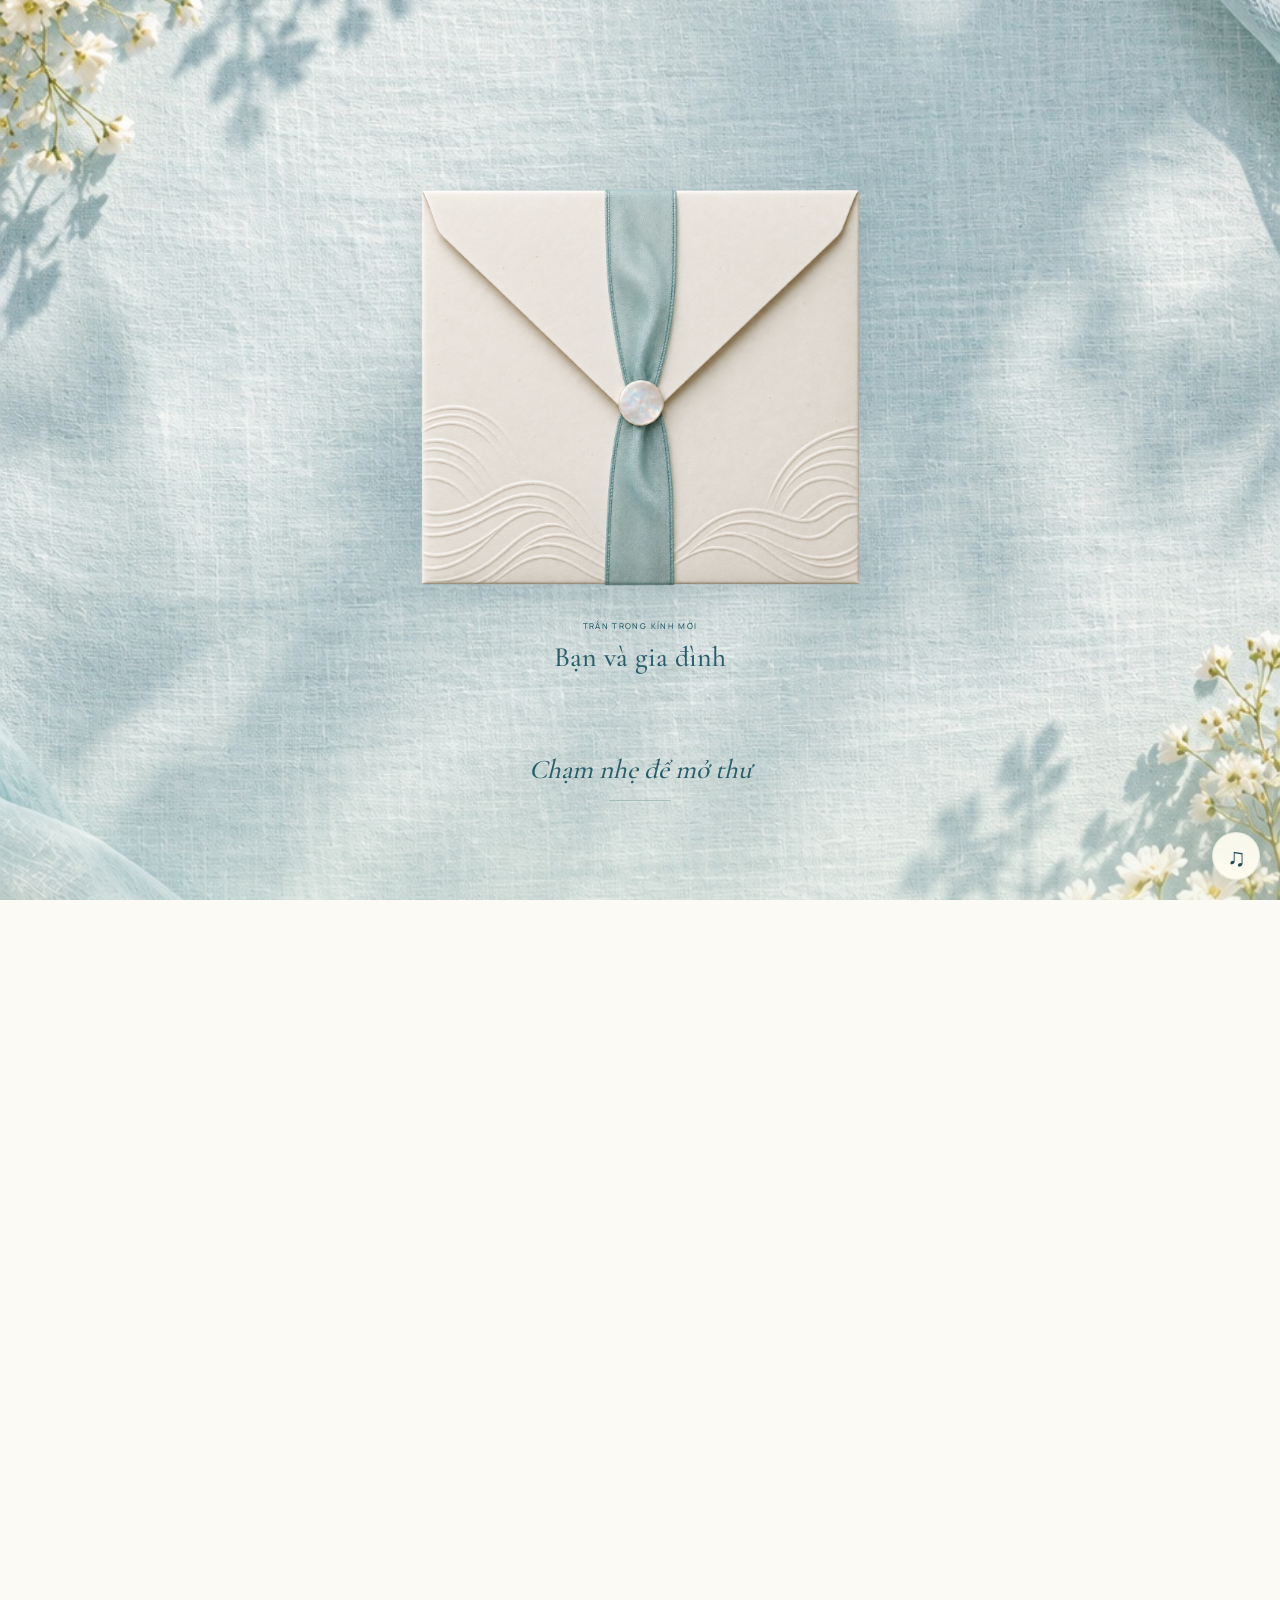
==== index.html @ e74e53f3 "Embed supplied Zing music player with compact controls" ====
<!doctype html>
<html lang="vi">
<head>
<meta charset="utf-8"><meta name="viewport" content="width=device-width,initial-scale=1">
<meta name="theme-color" content="#244c55"><meta name="description" content="Một lời mời, một ngày yêu thương. Thiệp cưới Ngọc Thuận và Tố Quyên, ảnh nền bờ biển thật và trải nghiệm mở thiệp, trân trọng kính mời ngày 25/11/2026."><title>Ngọc Thuận & Tố Quyên — Thư mời từ biển</title>
<link rel="stylesheet" href="assets/fonts/fonts.css">
<link rel="preload" as="image" href="assets/coastline.jpg">
<link rel="preload" as="image" href="assets/coastal-envelope-square.png">
<link rel="preload" as="image" href="assets/coastal-still-life.jpg">
<style>
:root{--paper:#fbfaf5;--white:#fff;--ink:#244c55;--deep:#133d47;--text:#304b50;--muted:#637577;--line:#cbd4cc;--sand:#e9d4b7;--serif:'Cormorant Garamond',Georgia,serif;--script:'Dancing Script',cursive;--sans:'Manrope',sans-serif}
*{box-sizing:border-box}html{scroll-behavior:smooth;scroll-padding-top:30px}body{margin:0;background:var(--paper);color:var(--text);font-family:var(--sans);font-size:14px;font-weight:400}a{color:inherit}button{font-family:inherit}button,a{-webkit-tap-highlight-color:transparent}a:focus-visible,button:focus-visible{outline:2px solid currentColor;outline-offset:6px}button{cursor:pointer}svg{overflow:visible}[hidden]{display:none!important}.sr-only{position:absolute;width:1px;height:1px;padding:0;margin:-1px;clip:rect(0,0,0,0);white-space:nowrap;overflow:hidden;border:0}.floral-def{display:none}
/* The first view is a physical gatefold invitation on a photographed shore. */
body.invitation-closed{overflow:hidden}.invitation-closed #wedding-content{visibility:hidden}.opening-screen{position:fixed;inset:0;z-index:100;display:flex;flex-direction:column;align-items:center;justify-content:center;gap:24px;padding:24px;background:#b8d5cd url('assets/coastline.jpg') center 57%/cover no-repeat;isolation:isolate;transition:opacity .45s ease}.opening-screen{overflow-y:auto;justify-content:safe center}.invitation-book{flex-shrink:0}.opening-screen:before{content:'';position:absolute;inset:0;background:linear-gradient(120deg,#092b3b3b,#faf6e70a 58%,#faf6e73b);z-index:-1}.opening-heading{font-size:10px;font-weight:600;letter-spacing:.25em;color:#fff;text-shadow:0 1px 12px #173940;margin:0;text-transform:uppercase}.invitation-book{position:relative;width:min(355px,78vw);height:min(494px,calc(100svh - 190px));border:0;background:#e6dfd0;padding:0;perspective:1500px;box-shadow:0 25px 65px #153b3f55,0 2px 5px #173b3c33;color:var(--ink);isolation:isolate;text-align:center;appearance:none;transition:box-shadow .3s}.invitation-book:hover{box-shadow:0 30px 75px #153b3f66,0 2px 5px #173b3c33}.book-inside{position:absolute;inset:10px;display:block;width:calc(100% - 20px);height:calc(100% - 20px);object-fit:cover;object-position:center;border:1px solid #ddd4c3;z-index:0}.book-door{position:absolute;top:0;bottom:0;width:50.05%;display:block;z-index:2;backface-visibility:hidden;transform-style:preserve-3d;transition:transform 1.15s cubic-bezier(.25,.7,.2,1);background:#f9f6ed}.book-door.left{left:0;transform-origin:left center;background:linear-gradient(90deg,#fdfbf5 90%,#e8e3d7);border-right:1px solid #d3d0c3}.book-door.right{right:0;transform-origin:right center;background:linear-gradient(90deg,#f3eee2,#fdfbf5 12%)}.book-door:before{content:'';position:absolute;top:12px;bottom:12px;border-top:1px solid #b1bdb1;border-bottom:1px solid #b1bdb1}.book-door.left:before{left:12px;right:0;border-left:1px solid #b1bdb1}.book-door.right:before{left:0;right:12px;border-right:1px solid #b1bdb1}.book-print{position:absolute;inset:0;z-index:3;display:flex;align-items:center;justify-content:center;flex-direction:column;pointer-events:none;padding:30px 24px;transition:opacity .3s,transform .55s}.cover-symbol{font-family:'Songti SC','Times New Roman',serif;font-size:34px;color:#8a9f95;line-height:1;margin-bottom:26px}.cover-label{font-size:9px;font-weight:600;letter-spacing:.22em;text-transform:uppercase}.cover-names{font-family:var(--script);font-size:51px;font-weight:500;line-height:1.18;margin:25px 0 22px}.cover-names>span{display:block}.cover-names .cover-and{font-family:var(--serif);font-size:27px;font-style:italic;margin:2px 0 8px;color:#9b8e70}.cover-rule{display:block;width:34px;height:1px;background:#aab9ae;margin-bottom:17px}.cover-date{font-family:var(--serif);font-size:26px;font-weight:500;letter-spacing:.08em}.cover-location{font-size:8px;font-weight:500;letter-spacing:.15em;margin-top:10px;text-transform:uppercase}.opening-action{border:1px solid #ffffff9c;color:#fff;background:#163e4899;backdrop-filter:blur(10px);padding:14px 26px;font-size:11px;font-weight:500;letter-spacing:.1em;display:flex;align-items:center;gap:30px;min-height:45px}.opening-action:hover{background:#163e48d9}.opening-note{font-size:9px;color:#fff;margin:-10px 0 0;text-shadow:0 1px 8px #244a4b;letter-spacing:.1em}.opening-screen.is-opening .book-door.left{transform:rotateY(-125deg)}.opening-screen.is-opening .book-door.right{transform:rotateY(125deg)}.opening-screen.is-opening .book-print{opacity:0;transform:scale(.96)}.opening-screen.is-opening .opening-action{opacity:0;pointer-events:none}.opening-screen.is-leaving{opacity:0;pointer-events:none}.opening-screen button:disabled{cursor:default}
/* The invitation continues as a photo-led coastal journal. */
.hero-shell{position:relative;overflow:hidden;color:#fff;background:linear-gradient(90deg,#12313e9e 0%,#173e4d57 48%,#173e4d0a 100%),url('assets/coastline.jpg') center 44%/cover no-repeat}.masthead{min-height:92px;margin:0 auto;width:calc(100% - 100px);max-width:1280px;border-bottom:1px solid #ffffff66;display:flex;align-items:center;justify-content:space-between;gap:25px;position:relative;z-index:2}.monogram{display:flex;align-items:center;gap:13px;text-decoration:none}.double-happiness{font-family:'Songti SC','Times New Roman',serif;font-size:29px;line-height:1;color:#f6eedb}.brand-text{font-size:10px;font-weight:500;letter-spacing:.17em}.brand-text i{font-family:var(--serif);font-weight:500;font-size:18px;margin:0 5px}.nav{display:flex;align-items:center;gap:28px}.nav a{font-size:11px;font-weight:500;text-decoration:none}.nav a:hover{opacity:.7}.nav .nav-date{border:1px solid #ffffff8c;padding:11px 16px;letter-spacing:.12em}.hero{max-width:1200px;margin:0 auto;padding:80px 45px 90px;display:grid;grid-template-columns:1.25fr 1fr;align-items:center;gap:95px}.hero-symbol{display:none}.hero-copy{position:relative;z-index:2}.eyebrow{font-size:10px;font-weight:600;text-transform:uppercase;letter-spacing:.22em;display:flex;align-items:center;gap:14px}.eyebrow:before{content:'';height:1px;width:35px;background:#fff9}.hero h1{font-family:var(--script);font-size:100px;font-weight:500;line-height:1.12;letter-spacing:0;margin:28px 0;color:#fff;text-shadow:0 2px 18px #12313e24}.hero h1 em{display:block;font-weight:500;font-style:normal;white-space:nowrap}.hero h1 .and{display:block;font-family:var(--serif);font-style:italic;font-size:38px;line-height:1.3;padding-left:130px;color:#f1e6cf}.intro{font-size:13px;font-weight:400;line-height:2.1;color:#fff;max-width:390px;margin:0 0 28px}.primary{display:inline-flex;align-items:center;justify-content:center;gap:35px;padding:15px 24px;background:#fbf8ef;border:1px solid #fbf8ef;color:var(--deep);font-size:11px;font-weight:600;text-decoration:none;transition:background .2s}.primary:hover{background:#e8f0ea}.hero-bottom{display:flex;align-items:center;gap:17px;margin-top:32px;font-size:10px;font-weight:500;letter-spacing:.12em}.sep{height:17px;border-left:1px solid #ffffff80}.art{width:100%;max-width:340px;justify-self:center;position:relative}.portrait-frame{margin:0;padding:10px 10px 0;background:#fffdf7;box-shadow:0 18px 45px #0d333333}.portrait-frame img{display:block;width:100%;height:auto;aspect-ratio:1708/2560;object-fit:contain}.frame-corner,.sea-lines,.coastline,.hero-blossom{display:none}.portrait-caption{color:var(--muted);background:#fffdf7;text-align:center;padding:18px 8px;font-size:8px;letter-spacing:.16em;line-height:1.6}.scroll-hint{display:none}.date-band{display:flex;justify-content:center;align-items:center;gap:50px;padding:27px 20px;border-bottom:1px solid var(--line);background:#f4f1e8;color:var(--ink)}.date-band>span{font-size:10px;letter-spacing:.14em;font-weight:500}.date-band strong{font-family:var(--serif);font-weight:500;font-size:32px;letter-spacing:.09em}.section{max-width:1120px;margin:0 auto;padding:88px 45px}.section-head{text-align:center}.section-label{font-size:10px;font-weight:500;letter-spacing:.18em;text-transform:uppercase;color:#647d73;line-height:1.8}.section h2{font-family:var(--serif);font-weight:500;font-size:51px;line-height:1.15;letter-spacing:-.6px;margin:18px 0 22px;color:var(--ink)}.subtext{font-size:13px;line-height:2;color:var(--muted);max-width:550px;margin:0 auto}.families{display:grid;grid-template-columns:1fr 1fr;gap:40px;max-width:780px;margin:43px auto 0;text-align:center}.families p{font-family:var(--serif);font-size:24px;font-weight:500;line-height:1.55;margin:13px 0 8px}.families small{display:block;font-size:11px;line-height:1.9;color:var(--muted)}.invite-content{position:relative;text-align:center;background:#fffef9;border:1px solid #bdcabc;padding:50px 35px 34px;margin:55px auto 0;max-width:900px}.invite-content:before{content:'';position:absolute;inset:7px;border:1px solid #bdcabc70;pointer-events:none}.invite-symbol{position:absolute;top:-22px;left:50%;transform:translateX(-50%);padding:0 20px;background:#fffef9;font-family:'Songti SC','Times New Roman',serif;font-size:38px;color:#8b9f92;line-height:1}.couple-names{font-family:var(--script);font-size:42px;font-weight:500;line-height:1.5;color:var(--ink);margin:20px 0 28px}.couple-names i{font-family:var(--serif);font-weight:500;font-size:29px;margin:0 18px;color:#9b8e70}.event-date{display:flex;align-items:center;justify-content:center;gap:35px;margin:30px 0;color:var(--ink)}.event-date .side{width:105px;font-size:10px;line-height:1.9;letter-spacing:.08em;border-top:1px solid var(--line);border-bottom:1px solid var(--line);padding:12px 0}.event-date .day{font-family:var(--serif);font-size:80px;font-weight:500;line-height:.9}.event-date .day small{display:block;font-family:var(--sans);font-size:11px;margin-top:13px;letter-spacing:.13em}.place{font-family:var(--serif);font-size:34px;font-weight:500;color:var(--ink);margin:28px 0 12px}.address{font-size:12px;line-height:1.9;color:var(--muted)}.address small{font-size:11px}.text-link{display:inline-flex;align-items:center;justify-content:center;gap:20px;border:0;border-bottom:1px solid #789388;background:transparent;color:var(--ink);padding:10px 0;font-size:11px;font-weight:500;text-decoration:none;cursor:pointer}.text-link:hover{color:#6b8c7f}.album{padding-top:0}.gallery{display:grid;grid-template-columns:repeat(6,1fr);gap:20px;margin-top:45px}.photo{position:relative;grid-column:span 2;border:0;background:#ebe8de;padding:0;display:block;overflow:hidden;cursor:zoom-in}.photo img{display:block;width:100%;height:auto;aspect-ratio:2/3;object-fit:cover;transition:transform .4s}.photo:hover img{transform:scale(1.025)}.photo-1,.photo-5{grid-column:span 3}.photo-1 img,.photo-5 img{aspect-ratio:3/2}.photo span{position:absolute;right:12px;bottom:12px;display:grid;place-items:center;width:30px;height:30px;background:#fbfaf5e6;color:var(--ink);font-size:18px}.details{background:#eaf0e9;border-top:1px solid #d4ded2;border-bottom:1px solid #d4ded2}.timeline{display:flex;gap:28px;margin:50px 0 0;position:relative}.timeline:before{content:'';position:absolute;left:16%;right:16%;top:60px;height:1px;background:#b5c8bb}.timeline-item{flex:1;text-align:center;position:relative}.timeline-time{font-family:var(--serif);font-size:36px;font-weight:500;color:var(--ink)}.timeline-dot{width:7px;height:7px;border-radius:50%;background:#71937e;margin:13px auto 24px;box-shadow:0 0 0 7px #eaf0e9}.timeline-item h3{font-size:13px;font-weight:600;margin:0 0 13px}.timeline-item p{font-size:12px;line-height:1.9;color:var(--muted);margin:0}.save{text-align:center}.countdown{display:flex;justify-content:center;gap:0;margin:38px 0 28px}.countdown>div{width:120px;padding:0 20px;border-right:1px solid var(--line)}.countdown>div:last-child{border:0}.countdown strong{display:block;font-family:var(--serif);font-size:68px;font-weight:500;line-height:1.1;color:var(--ink)}.countdown span{display:block;font-size:9px;font-weight:500;text-transform:uppercase;letter-spacing:.18em;margin-top:9px;color:var(--muted)}.closing{padding:65px 25px 26px;text-align:center;background:linear-gradient(#153f4b94,#163f4bd9),url('assets/shore.jpg') center 56%/cover;color:#fff}.ornament{font-family:'Songti SC','Times New Roman',serif;font-size:39px;line-height:1;margin-bottom:25px;color:#e5e8d6}.closing h2{font-family:var(--serif);font-size:42px;line-height:1.3;font-weight:500;margin:0 0 20px;color:#fffaf0}.closing p{font-size:12px;line-height:2}.footer{margin:30px auto 0;padding-top:22px;border-top:1px solid #ffffff4d;font-size:9px;letter-spacing:.15em}.replay-button{display:inline-block;border:0;border-bottom:1px solid #ffffff8c;color:#fff;background:transparent;padding:7px 0;margin:18px 0 9px;font-size:10px;letter-spacing:.04em}.image-credit{font-size:9px;color:#ffffffa6;line-height:1.9;margin-top:15px}.image-credit a{text-underline-offset:3px}dialog{padding:18px;border:1px solid #d3d9c9;background:#f5f4eb;color:var(--ink);max-width:94vw;max-height:94vh}dialog::backdrop{background:#0e2c35ed}#large-photo{display:block;max-width:82vw;max-height:76vh;object-fit:contain;margin:auto}.close-photo{position:absolute;right:4px;top:4px;width:36px;height:36px;background:#f5f4eb;border:1px solid #c1cec2;color:var(--ink);font-size:25px}.photo-controls{display:flex;align-items:center;justify-content:center;gap:28px;margin-top:14px;font-size:12px}.photo-controls button{border:1px solid #b5c5bb;background:transparent;color:var(--ink);padding:7px 16px;font-size:20px}.toast{position:fixed;bottom:25px;left:50%;transform:translateX(-50%);z-index:50;background:var(--deep);color:#fff;padding:15px 22px;max-width:90%;text-align:center;font-size:12px}.toast:empty{display:none}
@media(max-width:1050px){.hero{padding:65px 40px 75px;gap:50px}.hero h1{font-size:80px}.nav{gap:19px}.nav a{font-size:10px}.masthead{width:calc(100% - 70px)}}
@media(max-width:760px){html{scroll-padding-top:24px}.opening-screen{gap:21px;padding:22px;background-position:56% center}.opening-heading{font-size:8px;letter-spacing:.18em}.invitation-book{width:min(320px,78vw);height:min(445px,calc(100svh - 185px))}.book-print{padding:20px}.cover-symbol{font-size:30px;margin-bottom:20px}.cover-label{font-size:8px;letter-spacing:.15em}.cover-names{font-size:45px;margin:22px 0 18px}.cover-names .cover-and{font-size:24px}.cover-date{font-size:24px}.cover-location{font-size:7px;letter-spacing:.1em}.opening-action{font-size:10px;padding:13px 24px;min-height:44px}.opening-note{font-size:8px}.hero-shell{background:linear-gradient(#10354579,#133b4c33 60%,#153f4b00),url('assets/coastline.jpg') 43% center/cover no-repeat}.masthead{width:calc(100% - 40px);min-height:75px;gap:15px}.monogram{gap:9px}.double-happiness{font-size:25px}.brand-text{font-size:8px;letter-spacing:.12em}.nav a:not(.nav-date){display:none}.nav .nav-date{padding:10px 11px;font-size:9px;letter-spacing:.06em}.hero{display:flex;flex-direction:column;gap:37px;padding:43px 25px 45px;text-align:center}.hero-copy{width:100%}.eyebrow{justify-content:center;font-size:9px;letter-spacing:.17em}.eyebrow:before{width:25px}.eyebrow:after{content:'';width:25px;height:1px;background:#fff9}.hero h1{font-size:clamp(52px,14vw,80px);margin:23px 0 22px;line-height:1.14}.hero h1 .and{padding-left:0;font-size:30px;line-height:1.25}.intro{font-size:12px;line-height:2;margin:0 auto 25px}.hero-bottom{justify-content:center;gap:13px;font-size:9px;letter-spacing:.06em;margin-top:27px}.art{max-width:300px;width:calc(100% - 16px)}.portrait-frame{padding:8px 8px 0}.portrait-caption{font-size:7px;letter-spacing:.13em;padding:14px 6px}.date-band{gap:17px;padding:23px 15px}.date-band>span{font-size:8px;letter-spacing:.07em}.date-band strong{font-size:25px;letter-spacing:.04em}.section{padding:60px 22px}.section-label{font-size:9px;letter-spacing:.12em}.section h2{font-size:38px;margin:15px 0 20px;line-height:1.2}.subtext{font-size:12px;line-height:2}.families{gap:20px;margin-top:33px}.families p{font-size:20px;line-height:1.5}.families small{font-size:10px;line-height:1.9}.invite-content{margin-top:45px;padding:44px 20px 28px}.invite-symbol{font-size:32px;top:-18px}.couple-names{font-size:34px;line-height:1.35;margin:22px 0 27px}.couple-names i{display:block;margin:9px 0;font-size:26px}.event-date{gap:18px}.event-date .side{width:82px;font-size:9px}.event-date .day{font-size:70px}.place{font-size:30px}.address{font-size:11px}.address small{font-size:10px}.text-link{font-size:10px}.album{padding-top:0}.gallery{grid-template-columns:repeat(2,1fr);gap:11px;margin-top:30px}.photo{grid-column:span 1}.photo-4,.photo-1,.photo-5{grid-column:span 2}.photo-4 img{aspect-ratio:4/3;object-position:center 26%}.timeline{display:grid;grid-template-columns:1fr;gap:28px;margin:37px auto 0;max-width:320px}.timeline:before{top:15px;bottom:40px;left:92px;right:auto;height:auto;width:1px}.timeline-item{display:grid;grid-template-columns:68px 20px 1fr;column-gap:14px;align-items:start;text-align:left}.timeline-time{grid-column:1;grid-row:1/3;font-size:30px}.timeline-dot{grid-column:2;grid-row:1/3;margin-top:14px}.timeline-item h3{grid-column:3;font-size:12px;margin:0 0 9px}.timeline-item p{grid-column:3;font-size:11px}.countdown{margin-top:31px}.countdown>div{width:75px;padding:0 9px}.countdown strong{font-size:49px}.countdown span{font-size:8px;letter-spacing:.12em}.closing{padding:45px 22px 22px}.closing h2{font-size:32px;line-height:1.4}.closing p{font-size:11px}.footer{font-size:8px;line-height:1.8}.image-credit{font-size:8px}dialog{padding:12px}#large-photo{max-width:84vw;max-height:74vh}}
@media(max-width:359px){.brand-text{display:none}.cover-names{font-size:40px}.cover-symbol{margin-bottom:17px}.opening-note{font-size:7px}.hero-bottom{font-size:8px;gap:10px}.date-band{gap:12px}.date-band strong{font-size:22px}.families{grid-template-columns:1fr;gap:25px}.event-date{gap:12px}.event-date .side{width:70px}.countdown>div{width:65px}.countdown strong{font-size:43px}}
@media(max-height:650px) and (min-width:761px){.opening-screen{gap:17px}.invitation-book{height:390px;width:280px}.cover-symbol{margin-bottom:16px;font-size:27px}.cover-names{font-size:42px;margin:18px 0}.cover-label{font-size:8px}.cover-date{font-size:23px}.opening-note{display:none}}
@media(prefers-reduced-motion:reduce){html{scroll-behavior:auto}*,*:before,*:after{transition:none!important;animation:none!important}}
/* A letter drawn out of a photographed envelope. */
.opening-screen{gap:16px;padding:24px;background-position:center 57%;overflow-y:auto;justify-content:safe center}.opening-heading{font-size:10px;letter-spacing:.22em}.opening-action{background:#163e48b3;min-width:160px;justify-content:space-between;padding:13px 23px;transition:opacity .35s}.opening-note{margin:0;font-family:var(--serif);font-style:italic;font-size:21px;line-height:1.4;letter-spacing:0;color:#fff;text-shadow:0 1px 7px #163d47}.envelope-stage{position:relative;width:min(620px,91vw);height:min(420px,62vw);background:none;border:0;padding:0;appearance:none;color:var(--ink);perspective:1200px;flex-shrink:0;transition:width .9s cubic-bezier(.2,.7,.2,1),height .9s cubic-bezier(.2,.7,.2,1);isolation:isolate}.envelope-art{position:absolute;inset:auto 0 0;display:block;width:100%;height:auto;z-index:2;pointer-events:none;transition:transform 1s ease,filter .4s;filter:drop-shadow(0 18px 22px #16434b26)}.envelope-stage:hover .envelope-art{filter:drop-shadow(0 23px 27px #16434b4d)}.mail-paper{position:absolute;left:50%;bottom:7%;display:flex;align-items:center;justify-content:center;flex-direction:column;width:81%;height:75%;background:#fbf8ee;box-shadow:0 5px 20px #163f4433;border:1px solid #d2d5c5;transform:translateX(-50%) translateY(35px) scale(.8);opacity:0;z-index:1;padding:25px 18px 36px;transition:transform 1.2s cubic-bezier(.2,.7,.2,1),bottom 1.2s cubic-bezier(.2,.7,.2,1),opacity .3s}.mail-paper:before{content:'';position:absolute;inset:11px;border:1px solid #b3c7bc;pointer-events:none}.paper-symbol{font-family:'Songti SC','Times New Roman',serif;font-size:25px;color:#8da79c;line-height:1;margin:0 0 14px}.paper-label{font-size:9px;font-weight:500;letter-spacing:.24em;text-transform:uppercase}.paper-names{font-family:var(--script);font-size:42px;font-weight:500;line-height:1.2;margin:18px 0 20px}.paper-names>span{display:block}.paper-names .paper-and{font-family:var(--serif);font-style:italic;font-size:25px;line-height:1.1;color:#9b927b;margin:2px 0 7px}.paper-date{font-family:var(--serif);font-weight:500;font-size:25px;letter-spacing:.06em;border-top:1px solid #c8d1c2;padding-top:15px}.paper-location{font-size:8px;letter-spacing:.13em;text-transform:uppercase;margin-top:8px}.opening-invitee{font-family:var(--serif);font-size:23px;line-height:1.35;color:#fff;text-shadow:0 1px 10px #193d43;text-align:center;margin:0;transition:opacity .25s}.opening-invitee small{font-family:var(--sans);font-size:8px;font-weight:500;letter-spacing:.15em;text-transform:uppercase;display:block;margin-bottom:7px}.opening-screen.is-unsealing .opening-invitee{opacity:0}.opening-screen.is-reading .opening-invitee{display:none}.opening-screen.is-unsealing .envelope-art{transform:translateY(12px)}.opening-screen.is-reading .envelope-stage{width:min(370px,84vw);height:min(560px,calc(100svh - 160px));max-height:none}.opening-screen.is-reading .mail-paper{bottom:24%;height:72%;z-index:3;transform:translateX(-50%) translateY(0) scale(1);opacity:1}.opening-screen.is-reading .envelope-art{transform:translateY(8px)}.opening-screen.is-leaving .envelope-stage{transform:translateY(-10px);opacity:0;transition:transform .5s,opacity .5s}.opening-screen.is-leaving .opening-action,.opening-screen.is-leaving .opening-note{opacity:0}.hero-greeting{border-left:1px solid #ffffff80;padding-left:18px;margin:0 0 22px}.hero-greeting>span{font-size:8px;font-weight:500;letter-spacing:.16em;text-transform:uppercase;display:block;margin-bottom:7px}.hero-greeting strong{font-family:var(--serif);font-style:italic;font-size:30px;font-weight:500;line-height:1.3;color:#fffaf0;overflow-wrap:anywhere}.scratch-area{position:relative;aspect-ratio:1708/2560;overflow:hidden}.scratch-area>img{display:block;width:100%;height:100%;object-fit:contain}.scratch-cover{position:absolute;inset:0;width:100%;height:100%;cursor:crosshair;touch-action:none;z-index:2;transition:opacity .7s}.scratch-area.is-revealed .scratch-cover{opacity:0;pointer-events:none}.scratch-tools{padding:17px 12px 15px;background:#fffdf7;text-align:center;color:var(--ink)}.scratch-tools p{font-family:var(--serif);font-style:italic;font-size:20px;line-height:1.3;margin:0}.scratch-tools button{font-size:9px;letter-spacing:.05em;font-weight:500;color:#627d73;background:transparent;border:0;border-bottom:1px solid #aabfb1;padding:4px 0;margin-top:9px;min-height:26px}.scratch-tools .scratch-complete{font-size:17px}.guest-name{overflow-wrap:anywhere}.gallery{gap:27px;margin-top:48px;padding:0 6px}.photo{padding:9px 9px 26px;background:#fffdf7;box-shadow:0 5px 15px #314d3f14;overflow:visible;border:1px solid #e2e3d6;transition:transform .3s}.photo-2{transform:rotate(-2deg)}.photo-3{transform:translateY(15px) rotate(.8deg)}.photo-4{transform:rotate(2deg)}.photo-1{transform:rotate(-.7deg)}.photo-5{transform:rotate(.8deg)}.photo:hover{transform:translateY(-4px)}.photo:before{content:'';position:absolute;top:-10px;left:calc(50% - 29px);width:58px;height:20px;background:#d9e6dc99;z-index:1;box-shadow:0 1px 2px #b1c3b317}.photo span{bottom:34px;right:16px}.letter-style-caption{font-family:var(--serif);font-size:22px;font-style:italic;margin:18px auto 0;color:var(--muted);text-align:center}
@media(max-width:760px){.opening-screen{padding:20px 15px;gap:14px;background-position:56% center}.opening-heading{font-size:8px;letter-spacing:.18em}.envelope-stage{width:94vw;height:65vw;max-height:370px}.opening-invitee{font-size:23px}.opening-note{font-size:21px}.opening-action{font-size:10px;padding:12px 22px;min-height:43px}.opening-screen.is-reading .envelope-stage{width:min(335px,88vw);height:min(510px,calc(100svh - 155px))}.mail-paper{padding:24px 18px 35px}.paper-symbol{font-size:23px;margin-bottom:13px}.paper-label{font-size:8px;letter-spacing:.18em}.paper-names{font-size:38px;margin:16px 0 19px}.paper-names .paper-and{font-size:23px}.paper-date{font-size:24px;padding-top:13px}.paper-location{font-size:7px;letter-spacing:.1em}.hero-greeting{padding:0;border-left:0;margin:0 0 22px}.hero-greeting>span{font-size:8px}.hero-greeting strong{font-size:27px}.scratch-tools p{font-size:19px}.scratch-tools button{font-size:9px;min-height:30px}.gallery{gap:20px 13px;padding:0 4px}.photo{padding:6px 6px 20px}.photo-3{transform:translateY(10px) rotate(1deg)}.photo-4{margin-top:9px;transform:rotate(1deg)}.photo-1,.photo-5{transform:rotate(0deg)}.photo span{right:12px;bottom:28px}.letter-style-caption{font-size:20px}}
@media(max-width:359px){.opening-screen.is-reading .envelope-stage{width:87vw;height:min(465px,calc(100svh - 150px))}.paper-names{font-size:33px;margin:13px 0 16px}.paper-symbol{font-size:20px;margin-bottom:10px}.paper-date{font-size:21px}.opening-invitee{font-size:21px}.opening-note{font-size:19px}.hero-greeting strong{font-size:25px}}
@media(max-height:650px) and (min-width:761px){.opening-screen{gap:9px}.envelope-stage{width:470px;height:305px}.opening-screen.is-reading .envelope-stage{width:310px;height:445px}.paper-names{font-size:34px;margin:13px 0}.paper-symbol{font-size:20px;margin-bottom:10px}.paper-date{font-size:21px}.opening-screen.is-reading .opening-heading{display:none}.opening-note{font-size:18px}.opening-invitee{font-size:20px}}

/* Soft paper edges, open composition and compositor-only motion. */
.opening-screen{transition:opacity .75s ease;gap:12px;background-position:center 44%}.opening-screen .envelope-stage,.opening-screen.is-reading .envelope-stage{width:min(600px,92vw);height:min(580px,calc(100svh - 205px));max-height:none;transition:transform .7s cubic-bezier(.22,1,.36,1),opacity .7s;transform:translate3d(0,0,0)}.opening-screen .envelope-art{top:50%;bottom:auto;left:0;width:100%;transform:translate3d(0,-50%,0);transform-origin:50% 50%;filter:drop-shadow(0 12px 21px #16434b26);transition:transform 1.5s cubic-bezier(.22,1,.36,1),filter .7s}.opening-screen .envelope-stage:hover .envelope-art{filter:drop-shadow(0 15px 23px #16434b33)}.opening-screen.is-unsealing .envelope-art,.opening-screen.is-reading .envelope-art{transform:translate3d(0,-7%,0) scale(.72)}.opening-screen .mail-paper,.opening-screen.is-reading .mail-paper{top:4%;bottom:auto;left:50%;width:min(330px,76%);height:74%;max-height:440px;z-index:3;padding:24px 18px;border:0;border-radius:8px 12px 7px 11px;background:radial-gradient(ellipse at 0 0,#fffef9,#f6f2e7 80%);box-shadow:0 7px 24px #163f4424;opacity:0;transform:translate3d(-50%,30%,0) scale(.84);transition:transform 1.5s cubic-bezier(.22,1,.36,1),opacity .75s ease}.opening-screen .mail-paper:before{content:'';position:absolute;inset:auto auto 17px 50%;transform:translateX(-50%);width:64px;height:11px;border:0;background:url("data:image/svg+xml,%3Csvg xmlns='http://www.w3.org/2000/svg' viewBox='0 0 64 11'%3E%3Cpath d='M1 6Q9-1 17 6T33 6T49 6T65 6M1 10Q9 3 17 10T33 10T49 10T65 10' fill='none' stroke='%2397afa0' stroke-width='.7'/%3E%3C/svg%3E") center/contain no-repeat}.opening-screen.is-reading .mail-paper{opacity:1;transform:translate3d(-50%,0,0) scale(1)}.opening-screen.is-reading .envelope-stage{transform:translate3d(0,0,0)}.opening-screen.is-unsealing .envelope-art,.opening-screen.is-unsealing .mail-paper{will-change:transform,opacity}.opening-screen.is-reading .opening-invitee{display:block;visibility:hidden}.opening-screen.is-reading .opening-heading{display:block;opacity:.8}.opening-screen.is-leaving .envelope-stage{transform:translate3d(0,-14px,0) scale(1.015);opacity:0}.opening-screen .opening-action,.opening-screen .opening-action:hover{background:none;border:0;backdrop-filter:none;box-shadow:none;color:#fff;min-width:0;min-height:46px;padding:8px 18px;gap:15px;font-family:var(--serif);font-style:italic;font-weight:500;font-size:24px;letter-spacing:0;text-shadow:0 1px 9px #163d47;transition:opacity .4s}.opening-action:after{content:'';position:absolute;width:45px;height:1px;background:#fff9;left:calc(50% - 22px);bottom:0}.opening-action{position:relative}.opening-screen.is-unsealing .opening-action{opacity:.5}.opening-screen .opening-note{position:absolute;width:1px;height:1px;padding:0;margin:-1px;overflow:hidden;clip:rect(0,0,0,0);white-space:nowrap}.opening-screen .opening-invitee{transition:opacity .45s ease;max-width:90%;font-size:24px}.opening-screen .paper-date{border:0;padding-top:10px}.opening-screen .paper-symbol{font-size:23px;color:#8aa89a}.opening-screen .paper-names{margin:17px 0 15px}.has-invitation #wedding-content .hero-copy,.has-invitation #wedding-content .art{opacity:0;transform:translate3d(0,16px,0);transition:opacity .9s ease,transform 1.1s cubic-bezier(.22,1,.36,1)}.has-invitation #wedding-content.content-ready .hero-copy,.has-invitation #wedding-content.content-ready .art{opacity:1;transform:translate3d(0,0,0)}.has-invitation #wedding-content .art{transition-delay:.08s}#wedding-content h1[tabindex='-1']:focus{outline:none}.nav .nav-date{border:0;padding:11px 0}.primary,.primary:hover{background:none;border:0;border-bottom:1px solid #ffffff80;color:#fff;padding:11px 0;gap:22px}.primary:hover{border-color:#fff}.portrait-frame{padding:0;background:none;box-shadow:none}.scratch-area{border-radius:48% 52% 47% 53% / 42% 43% 57% 58%;box-shadow:0 14px 40px #0d33331a;isolation:isolate}.scratch-cover{border-radius:inherit;touch-action:pan-y;cursor:pointer;transition:opacity .85s ease}.scratch-area.is-revealed .scratch-cover{opacity:0}.scratch-tools{background:none;color:#fff;padding:24px 7px 0}.scratch-tools p{font-size:21px;color:#fff;text-shadow:0 1px 7px #153c455c}.scratch-tools button{color:#fff;border-color:#ffffff75;min-height:44px;margin-top:2px;font-size:10px;font-weight:400}.hero-greeting{border:0;padding-left:0}.date-band{background:var(--paper);border:0}.date-band>span{color:#6d837a}.invite-content{border:0;background:none;box-shadow:none;padding:28px 25px 16px;margin-top:45px}.invite-content:before{content:'';position:relative;inset:auto;display:block;width:76px;height:12px;margin:0 auto 26px;border:0;background:url("data:image/svg+xml,%3Csvg xmlns='http://www.w3.org/2000/svg' viewBox='0 0 76 12'%3E%3Cpath d='M0 6Q10-2 20 6T40 6T60 6T80 6M0 11Q10 3 20 11T40 11T60 11T80 11' fill='none' stroke='%2393aca0' stroke-width='.75'/%3E%3C/svg%3E") center/contain no-repeat}.invite-symbol{position:static;display:block;transform:none;background:none;padding:0;margin:0 0 23px;font-size:31px;color:#8aa196}.event-date .side{border:0}.details{background:linear-gradient(180deg,#fbfaf500,#e9f0eb99 45%,#fbfaf500);border:0}.countdown>div{border:0}.gallery{gap:28px;padding:0;margin-top:40px}.photo,.photo-2,.photo-3,.photo-4,.photo-1,.photo-5{padding:0;border:0;background:none;box-shadow:none;overflow:hidden;transform:none;border-radius:30px 11px 28px 13px}.photo:nth-child(even){border-radius:12px 29px 13px 30px}.photo:before{display:none}.photo:hover{transform:none}.photo:hover img{transform:scale(1.015)}.photo img{border-radius:inherit}.photo span{display:none}.photo-3{margin-top:25px}.photo-1,.photo-5{margin-top:0}.letter-style-caption{font-size:23px}dialog{border:0;background:none;padding:0;overflow:visible}dialog::backdrop{background:#0e2c35eb;backdrop-filter:blur(4px)}#large-photo{border-radius:19px;box-shadow:0 20px 70px #071d2733}.close-photo{right:-12px;top:-12px;border:0;border-radius:50%;width:40px;height:40px;background:#faf8ef;box-shadow:0 3px 12px #153c4526}.photo-controls{color:#fff}.photo-controls button{border:0;color:#fff;min-width:44px;min-height:44px;background:none}.text-link{min-height:44px}.replay-button{min-height:44px}.timeline-dot{box-shadow:none}.timeline:before{background:#b5c8bb80}
@media(max-width:1050px) and (min-width:761px){.hero h1{font-size:clamp(64px,7.5vw,80px)}}
@media(max-width:760px){.opening-screen{gap:11px;padding:20px 15px;background-position:43% center}.opening-screen .envelope-stage,.opening-screen.is-reading .envelope-stage{width:94vw;height:min(520px,calc(100svh - 190px));max-height:none}.opening-screen .mail-paper,.opening-screen.is-reading .mail-paper{top:4%;width:min(300px,81%);height:75%;max-height:400px;padding:20px 15px;border-radius:7px 11px 8px 10px}.opening-screen.is-unsealing .envelope-art,.opening-screen.is-reading .envelope-art{transform:translate3d(0,-9%,0) scale(.85)}.opening-screen .paper-names{font-size:38px;margin:13px 0 14px}.opening-screen .paper-label{font-size:8px}.opening-screen .paper-symbol{font-size:21px;margin-bottom:13px}.opening-screen .paper-date{font-size:24px}.opening-screen .opening-action{font-size:23px;min-height:46px;padding:8px 16px}.opening-screen .opening-invitee{font-size:22px}.scratch-area{border-radius:47% 53% 48% 52% / 40% 44% 56% 60%}.scratch-tools{padding-top:21px}.scratch-tools p{font-size:20px}.primary{padding:11px 0}.invite-content{padding:20px 0 12px;margin-top:35px}.invite-symbol{font-size:28px;margin-bottom:22px}.gallery{gap:20px 13px}.photo,.photo:nth-child(even){border-radius:22px 9px 21px 10px}.photo-3{margin-top:0}.photo-4{margin-top:0}.date-band{padding:24px 15px}.letter-style-caption{font-size:21px}.hero-greeting{padding:0}.close-photo{right:-8px;top:-10px}#large-photo{border-radius:14px}.opening-screen.is-reading .opening-heading{display:block}.opening-screen .mail-paper:before{bottom:14px;width:55px}}
@media(max-width:359px){.opening-screen .paper-names{font-size:33px;margin:10px 0 11px}.opening-screen .paper-date{font-size:21px}.opening-screen .paper-symbol{font-size:18px;margin-bottom:8px}.opening-screen .mail-paper,.opening-screen.is-reading .mail-paper{padding:16px 14px}.opening-screen .opening-action{font-size:21px}.opening-screen .opening-invitee{font-size:20px}.opening-screen .paper-location{font-size:7px}}
@media(max-height:650px) and (min-width:761px){.opening-screen{gap:7px}.opening-screen .envelope-stage,.opening-screen.is-reading .envelope-stage{width:460px;height:calc(100svh - 165px)}.opening-screen .mail-paper,.opening-screen.is-reading .mail-paper{width:260px;height:87%;padding:17px 15px}.opening-screen .paper-names{font-size:33px;margin:10px 0}.opening-screen .paper-symbol{font-size:18px;margin-bottom:10px}.opening-screen .paper-date{font-size:21px}.opening-screen .opening-invitee{font-size:20px}.opening-screen .opening-action{font-size:21px}}
@media(prefers-reduced-motion:reduce){.opening-screen,.opening-screen *,.has-invitation #wedding-content .hero-copy,.has-invitation #wedding-content .art{transition:none!important;animation:none!important}}

/* A full photograph inside a heart, with room around both faces. */
.portrait-frame{filter:drop-shadow(0 12px 24px #153f4524)}
.scratch-area{display:block;position:relative;width:100%;aspect-ratio:1;border:0;padding:0;margin:0;background:#f7f6f8;appearance:none;border-radius:0;box-shadow:none;clip-path:url(#portrait-heart);isolation:isolate;cursor:pointer}
.scratch-area>img{display:block;width:100%;height:100%;padding:7% 0 0;object-fit:contain;object-position:center center;background:#f7f6f8;border-radius:0;transform:none!important}
.heart-shutter{position:absolute;top:0;bottom:0;width:50.2%;z-index:1;pointer-events:none;transition:transform 1.25s cubic-bezier(.22,1,.36,1),opacity .95s ease;background:linear-gradient(145deg,#f7f5e9,#e5eadf);will-change:auto}
.heart-shutter-left{left:0;transform-origin:left bottom;border-right:1px solid #b7cbbc55}.heart-shutter-right{right:0;transform-origin:right bottom;background:linear-gradient(215deg,#f7f5e9,#e5eadf)}
.heart-shutter:before{content:'';position:absolute;left:-35%;right:-35%;top:46%;height:34px;border-top:1px solid #a1b9a666;border-bottom:1px solid #a1b9a644;border-radius:50%;transform:rotate(-12deg)}
.heart-opening-label{position:absolute;left:15%;right:15%;top:39%;text-align:center;z-index:2;font-family:var(--serif);font-style:italic;font-weight:500;font-size:25px;line-height:1.3;color:#5d7e70;pointer-events:none;transition:opacity .45s ease}
.scratch-area.is-revealed .heart-shutter-left{transform:translate3d(-105%,0,0) rotate(-5deg);opacity:0}.scratch-area.is-revealed .heart-shutter-right{transform:translate3d(105%,0,0) rotate(5deg);opacity:0}.scratch-area.is-revealed .heart-opening-label{opacity:0}
.scratch-tools{padding-top:20px}.scratch-tools p{font-size:19px}.scratch-area:focus-visible{outline:none;filter:brightness(1.04)}
.music-toggle{position:fixed;right:20px;bottom:20px;z-index:120;display:grid;place-items:center;width:48px;height:48px;border:1px solid #d9e2d6aa;border-radius:50%;background:#fffdf2ed;color:var(--ink);box-shadow:0 4px 18px #16434b1f;backdrop-filter:blur(7px);cursor:pointer;padding:12px}
.music-toggle svg{width:23px;height:23px}.music-toggle[aria-pressed='true']{background:#edf5ed}.music-toggle .music-pause{display:none}.music-toggle[aria-pressed='true'] .music-note{display:none}.music-toggle[aria-pressed='true'] .music-pause{display:block}
@media(max-width:760px){.art{max-width:310px;width:calc(100% - 12px)}.scratch-area{border-radius:0;aspect-ratio:1}.scratch-area>img{padding-top:7%}.heart-opening-label{font-size:23px}.scratch-tools{padding-top:18px}.scratch-tools p{font-size:18px}.music-toggle{right:15px;bottom:15px;width:46px;height:46px}}
@media(prefers-reduced-motion:reduce){.heart-shutter,.heart-opening-label{transition:none!important}}

/* Full-screen coastal still life and a large two-step paper invitation. */
.opening-screen{padding:0;gap:0;overflow:hidden;background:#c7dcd9 url('assets/coastal-still-life.jpg') center/cover no-repeat;transition:opacity .7s ease}
.opening-screen:before{background:linear-gradient(180deg,#eaf3ed12,#e9f1e516 75%,#eaf1e566);z-index:-1}
.opening-screen .opening-heading{position:absolute;top:max(28px,5svh);left:0;width:100%;text-align:center;color:#285f69;text-shadow:none;z-index:4;font-size:9px;letter-spacing:.16em}
.opening-screen .envelope-stage,.opening-screen.is-reading .envelope-stage{position:absolute;inset:0 auto 0 50%;width:min(500px,100vw);height:100%;max-height:none;transform:translateX(-50%);perspective:1400px;overflow:visible;transition:none}
.opening-screen .envelope-art,.opening-screen .envelope-flap{position:absolute;inset:auto;left:-3.5%;top:46%;width:107%;height:auto;max-width:none;transform:translateY(-50%);filter:drop-shadow(0 15px 18px #204c562b);pointer-events:none;transition:transform 1.35s cubic-bezier(.22,1,.36,1),opacity .5s;will-change:auto}
.opening-screen .envelope-art{z-index:3}
.opening-screen .envelope-flap{z-index:0;clip-path:polygon(4.2% 15%,95.9% 15%,50% 62%);transform-origin:50% 15%;filter:none;opacity:0}
.opening-screen.is-reading .envelope-art{top:46%;transform:translateY(calc(-50% + 30svh));clip-path:polygon(4.2% 15%,50% 62%,95.9% 15%,95.9% 87%,4.2% 87%)}
.opening-screen.is-reading .envelope-flap{top:46%;opacity:1;transform:translateY(calc(-50% + 30svh)) rotateX(180deg)}
.opening-screen .mail-paper,.opening-screen.is-reading .mail-paper{top:6%;bottom:auto;width:90%;height:70%;max-height:none;z-index:1;padding:clamp(26px,5svh,48px) 18px 110px;border-radius:2px;background:#fbf9f1;justify-content:flex-start;box-shadow:0 6px 24px #28566226;transform:translate3d(-50%,24%,0) scale(.92);transition:transform 1.45s cubic-bezier(.22,1,.36,1),opacity .6s ease;opacity:0}
.opening-screen.is-reading .mail-paper{transform:translate3d(-50%,0,0) scale(1);opacity:1}
.opening-screen .mail-paper:before{inset:10px;display:block;width:auto;height:auto;border:1px solid #aac8c15e;border-radius:1px;background:none;transform:none}
.opening-screen .paper-symbol{font-size:30px;margin:0 0 18px;color:#739c99}
.opening-screen .paper-label{font-size:9px;color:#658786;letter-spacing:.2em}
.opening-screen .paper-names{font-size:clamp(39px,11vw,54px);line-height:1.1;margin:19px 0 20px;color:#285e69}
.opening-screen .paper-names .paper-and{font-size:25px;margin:3px 0 6px;color:#7a9892;line-height:1}
.opening-screen .paper-date{font-size:25px;color:#285e69;padding:0;letter-spacing:.08em}
.opening-screen .paper-location{font-size:8px;color:#688b88;margin-top:8px}
.paper-guest{margin-top:21px;display:block;text-align:center;color:#285e69;width:100%}
.paper-guest small{display:block;font:500 8px/1.5 var(--sans);letter-spacing:.14em;text-transform:uppercase;margin-bottom:5px}
.paper-guest .guest-name{display:block;font:italic 500 28px/1.15 var(--serif);overflow-wrap:anywhere}
.opening-screen .opening-invitee{position:absolute;top:66%;left:5%;width:90%;max-width:none;color:#285e69;text-shadow:none;font-size:28px;z-index:4}
.opening-screen .opening-invitee small{font-size:8px;letter-spacing:.17em}
.opening-screen.is-reading .opening-invitee{display:none}
.opening-screen .opening-action{position:absolute;bottom:4%;left:50%;transform:translate(-50%,-7svh);width:max-content;max-width:94%;min-height:50px;padding:8px 12px 14px;font:italic 500 27px/1.3 var(--serif);color:#285e69;text-shadow:none;z-index:5;opacity:1;background:none;border:0;gap:0;transition:opacity .4s,transform .9s ease}
.opening-screen .opening-action>span[aria-hidden]{display:none}
.opening-screen .opening-action:after{background:#779e9b7a;width:62px;left:calc(50% - 31px)}
.opening-screen.is-unsealing .opening-action{opacity:.45}
.opening-screen.is-reading .opening-action{bottom:4%;transform:translate(-50%,0);opacity:1}
.opening-screen.is-reading .opening-heading{opacity:0;pointer-events:none}
.opening-screen.is-leaving .envelope-stage{transform:translateX(-50%);opacity:1;transition:none}
.opening-screen .opening-heading,.opening-screen.is-reading .opening-heading{display:none}
.mobile-continue{display:none}
/* Keep the opening portrait complete inside one phone screen. */
@media(max-width:760px){
 html{scrollbar-width:none}html::-webkit-scrollbar{display:none}
 .hero-shell{height:100svh;min-height:540px;display:flex;flex-direction:column}
 .masthead{height:47px;min-height:47px;width:calc(100% - 36px);border-bottom-color:#ffffff40;flex-shrink:0}
 .masthead .double-happiness{font-size:23px}.masthead .brand-text{display:inline;font-size:7px}.nav .nav-date{font-size:8px;padding:0}
 .hero{flex:1;min-height:0;display:grid;grid-template-columns:1fr;grid-template-rows:auto minmax(0,1fr) 44px;gap:8px;padding:13px 20px max(14px,env(safe-area-inset-bottom));width:100%;max-width:none;align-items:stretch}
 .hero-copy{position:relative;align-self:start}.hero .eyebrow{display:none}
 .hero h1{font-size:clamp(36px,11vw,46px);line-height:1.04;margin:0 0 12px}
 .hero h1 .and{font-size:21px;line-height:1;padding:0;margin:2px 0 4px}
 .hero-greeting{margin:0 0 9px}.hero-greeting>span{font-size:7px;margin-bottom:3px}.hero-greeting strong{font-size:24px;line-height:1.1}
 .intro{font-size:10px;line-height:1.7;max-width:300px;margin:0 auto 10px}.intro br{display:none}
 .hero .primary{display:none}.hero-bottom{margin:0;gap:12px;font-size:8px;line-height:1.3}.hero-bottom .sep{height:11px}
 .hero .art{width:100%;max-width:none;height:100%;min-height:0;display:flex;flex-direction:column;align-items:center;justify-content:center;container-type:size}
 .art .portrait-frame{width:min(80vw,39svh,330px);height:auto;aspect-ratio:1;flex:0 0 auto;filter:drop-shadow(0 9px 22px #123e4326)}
 .art .scratch-area{width:100%;height:100%;aspect-ratio:1}
 .scratch-tools{padding:7px 0 0;height:28px;flex:0 0 28px}.scratch-tools p{font-size:17px;line-height:21px}.scratch-tools button{display:none}
 .mobile-continue{display:flex;align-items:center;justify-content:center;gap:18px;justify-self:center;min-height:44px;padding:7px 11px 8px;font-size:10px;font-weight:500;text-decoration:none;color:white;border-bottom:1px solid #ffffff7d;align-self:end}
 .mobile-continue span{font-size:17px;font-weight:400}.mobile-continue:active{opacity:.7}
 .opening-screen .opening-heading{top:5%;font-size:8px}.opening-screen .paper-guest .guest-name{font-size:26px}
 .opening-screen .paper-names{font-size:clamp(38px,11vw,47px)}.opening-screen .opening-action{font-size:25px}
 .heart-opening-label{font-size:22px}
}
@supports(width:1cqh){@media(max-width:760px){.art .portrait-frame{width:min(100cqw,calc(100cqh - 28px),330px)}}}
@media(max-width:760px) and (max-height:700px){
 .opening-screen.is-reading .envelope-art{top:46%;transform:translateY(calc(-50% + 26svh))}.opening-screen.is-reading .envelope-flap{top:46%;transform:translateY(calc(-50% + 26svh)) rotateX(180deg)}
 .hero{padding-top:9px;gap:6px}.masthead{height:43px;min-height:43px}.hero h1{font-size:38px;margin-bottom:8px}.hero h1 .and{font-size:17px;margin:1px 0 3px}.hero-greeting{margin-bottom:7px}.hero-greeting strong{font-size:22px}.hero-greeting>span{font-size:6px}.intro{font-size:9px;line-height:1.6;margin-bottom:8px;max-width:285px}.hero-bottom{font-size:7px}.scratch-tools p{font-size:16px}
 .opening-screen .mail-paper,.opening-screen.is-reading .mail-paper{top:4%;height:72%;padding-top:24px}.opening-screen .paper-symbol{font-size:25px;margin-bottom:12px}.opening-screen .paper-label{font-size:8px}.opening-screen .paper-names{font-size:40px;margin:13px 0 15px}.opening-screen .paper-date{font-size:22px}.opening-screen .paper-location{font-size:7px}.paper-guest{margin-top:16px}.opening-screen .paper-guest .guest-name{font-size:24px}.opening-screen .opening-action{font-size:23px;bottom:3%;transform:translate(-50%,-6svh)}.opening-screen.is-reading .opening-action{bottom:3%;transform:translate(-50%,0)}
}
@media(max-width:760px) and (orientation:landscape){.hero-shell{height:auto;min-height:100svh}.hero{display:flex;gap:18px;padding:22px}.hero .art{height:auto;container-type:normal}.art .portrait-frame{width:220px}.mobile-continue{align-self:center}.opening-screen .mail-paper,.opening-screen.is-reading .mail-paper{height:84%;top:3%;padding:12px}.opening-screen .paper-symbol,.opening-screen .paper-location,.paper-guest small{display:none}.opening-screen .paper-names{font-size:30px;margin:6px 0}.opening-screen .paper-names>span{display:inline}.opening-screen .paper-names .paper-and{font-size:18px;margin:0 7px}.opening-screen .paper-date{font-size:18px}.paper-guest{margin-top:8px}.opening-screen .envelope-art,.opening-screen .envelope-flap{width:70%;left:15%}.opening-screen.is-reading .envelope-art{top:46%;transform:translateY(calc(-50% + 36svh))}.opening-screen.is-reading .envelope-flap{top:46%;transform:translateY(calc(-50% + 36svh)) rotateX(180deg)}.opening-screen.is-reading .opening-action{bottom:1%;font-size:18px}}

.scratch-area>img{position:absolute;width:62%;height:93%;left:19%;top:7%;padding:0;object-fit:cover;mask-image:linear-gradient(90deg,transparent,#000 7%,#000 93%,transparent)}
/* A complete invitation per phone screen; parent names share fixed rows. */
.families .parent-names{display:grid;grid-template-rows:repeat(2,1.55em);align-items:center}
.parent-names>span{display:block;white-space:nowrap}
.invitation-next{display:none}
@media(max-width:760px) and (orientation:portrait){
 html{scroll-padding-top:0}
 .date-band{display:none}
 #loi-moi{height:100svh;min-height:540px;max-width:560px;width:100%;padding:22px 20px max(14px,env(safe-area-inset-bottom));display:flex;flex-direction:column;justify-content:space-between;gap:8px;scroll-margin-top:0}
 #loi-moi>.section-head,#loi-moi>.families,#loi-moi>.invite-content{flex:0 0 auto;width:100%}
 #loi-moi .section-label{font-size:8px;line-height:1.4;letter-spacing:.12em}
 #loi-moi .section-head h2{font-size:30px;line-height:1.12;letter-spacing:-.3px;margin:8px 0 0}
 #loi-moi .section-head .subtext{display:none}
 #loi-moi .families{grid-template-columns:repeat(2,minmax(0,1fr));gap:12px;max-width:none;margin:0;align-items:start}
 #loi-moi .parent-names{font-size:clamp(13px,4.15vw,16px);line-height:1.55;row-gap:2px;margin:7px 0 6px}
 #loi-moi .families small{font-size:9px;line-height:1.5;min-height:3em}
 #loi-moi .invite-content{margin:0;padding:0;max-width:none}
 #loi-moi .invite-content:before{display:none}
 #loi-moi .invite-symbol{font-size:22px;line-height:1;margin:0 0 7px}
 #loi-moi .couple-names{font-size:clamp(26px,7.7vw,32px);line-height:1.1;margin:9px 0 12px}
 #loi-moi .couple-names>span{display:block;white-space:nowrap}
 #loi-moi .couple-names i{display:block;font-size:18px;line-height:1;margin:4px 0}
 #loi-moi .event-date{gap:22px;margin:12px 0}
 #loi-moi .event-date .side{width:82px;font-size:8px;line-height:1.6;padding:0}
 #loi-moi .event-date .day{font-size:54px;line-height:.9}
 #loi-moi .event-date .day small{font-size:9px;line-height:1.2;margin-top:7px}
 #loi-moi .place{font-size:26px;line-height:1.1;margin:10px 0 8px}
 #loi-moi .address{font-size:10px;line-height:1.7;margin:0 0 4px}
 #loi-moi .address small{font-size:9px}
 #loi-moi .text-link{font-size:9px;line-height:1.4;min-height:44px;padding:8px 0;gap:12px}
 #loi-moi .address:last-child{font-size:9px;line-height:1.5;margin:6px 0 0}
 #loi-moi .address:last-child small{font-size:8px}
 #loi-moi .invitation-next{display:flex;align-items:center;justify-content:center;align-self:center;gap:15px;flex:0 0 44px;min-height:44px;padding:7px 9px;color:var(--ink);font-size:10px;text-decoration:none;border-bottom:1px solid #8da8a47d}
 .invitation-next>span{font-size:17px}
}
@media(max-width:760px) and (orientation:portrait) and (max-height:700px){
 #loi-moi{padding:14px 18px max(12px,env(safe-area-inset-bottom));gap:6px}
 #loi-moi .section-head h2{font-size:26px;margin-top:6px}
 #loi-moi .section-label{font-size:7px}
 #loi-moi .parent-names{font-size:clamp(13px,4vw,15px);line-height:1.5;grid-template-rows:repeat(2,1.5em);margin:5px 0;row-gap:1px}
 #loi-moi .families small{font-size:8px;line-height:1.5}
 #loi-moi .invite-symbol{font-size:18px;margin-bottom:4px}
 #loi-moi .couple-names{font-size:26px;margin:7px 0 8px}
 #loi-moi .couple-names i{font-size:15px;margin:3px 0}
 #loi-moi .event-date{margin:7px 0}
 #loi-moi .event-date .day{font-size:44px}
 #loi-moi .event-date .day small{font-size:8px;margin-top:5px}
 #loi-moi .place{font-size:24px;margin:7px 0 6px}
 #loi-moi .address{font-size:9px;line-height:1.6;margin-bottom:2px}
 #loi-moi .address small{font-size:8px}
 #loi-moi .address:last-child{margin-top:4px}
 #loi-moi .invitation-next{flex-basis:44px;min-height:44px;font-size:9px}
}
@media(max-width:760px) and (orientation:portrait) and (max-height:620px){
 #loi-moi{padding:12px 16px max(10px,env(safe-area-inset-bottom));gap:5px}
 #loi-moi .section-head h2{font-size:23px;margin-top:5px}
 #loi-moi .parent-names{font-size:13px;row-gap:0;margin:4px 0}
 #loi-moi .families small{line-height:1.4;min-height:2.8em}
 #loi-moi .invite-symbol{display:none}
 #loi-moi .couple-names{font-size:24px;margin:6px 0}
 #loi-moi .couple-names i{font-size:14px;margin:2px 0}
 #loi-moi .event-date{margin:5px 0}
 #loi-moi .event-date .day{font-size:38px}
 #loi-moi .event-date .day small{margin-top:4px}
 #loi-moi .place{font-size:22px;margin:6px 0 5px}
 #loi-moi .address{font-size:9px;line-height:1.5}
 #loi-moi .text-link{min-height:44px;padding:7px 0;font-size:9px}
 #loi-moi .address:last-child{line-height:1.25;margin-top:3px}
 #loi-moi .address:last-child small{font-size:8px}
 #loi-moi .invitation-next{min-height:44px;flex-basis:44px}
}
/* Near-square stationery with breathing room around the photographed paper. */
.opening-screen .envelope-art,.opening-screen .envelope-flap,.opening-screen .envelope-pearl{position:absolute;inset:auto;left:3%;top:43%;width:94%;height:auto;max-width:none;transform:translateY(-50%);pointer-events:none;transition:transform 1.35s cubic-bezier(.22,1,.36,1),opacity .5s}
.opening-screen .envelope-flap{clip-path:polygon(3.5% 7.9%,96.7% 7.9%,50.2% 53.8%);transform-origin:50% 7.9%}
.opening-screen .envelope-pearl{clip-path:circle(5.2% at 50.2% 53.6%);z-index:4;filter:none}
.opening-screen.is-reading .envelope-art,.opening-screen.is-reading .envelope-pearl{top:43%;transform:translateY(calc(-50% + 23svh))}
.opening-screen.is-reading .envelope-art{clip-path:polygon(3.5% 7.9%,50.2% 53.8%,96.7% 7.9%,96.7% 92%,3.5% 92%)}
.opening-screen.is-reading .envelope-flap{top:43%;transform:translateY(calc(-50% + 23svh)) rotateX(180deg)}
.opening-screen .mail-paper,.opening-screen.is-reading .mail-paper{width:80%}
.opening-screen .opening-invitee{top:69%}
@media(max-width:760px) and (max-height:700px){
 .opening-screen.is-reading .envelope-art,.opening-screen.is-reading .envelope-pearl{top:43%;transform:translateY(calc(-50% + 21svh))}
 .opening-screen.is-reading .envelope-flap{top:43%;transform:translateY(calc(-50% + 21svh)) rotateX(180deg)}
}
@media(max-width:760px) and (orientation:portrait) and (max-height:620px){
 .opening-screen .mail-paper,.opening-screen.is-reading .mail-paper{padding-top:18px}
 .opening-screen .paper-symbol{display:none}
 .opening-screen .paper-names{font-size:36px;margin:14px 0 13px}
 .opening-screen .paper-names .paper-and{font-size:22px;margin:3px 0 5px}
 .opening-screen .paper-date{font-size:20px}
 .opening-screen .paper-location{margin-top:6px}
 .opening-screen .paper-guest{margin-top:14px}
}
@media(max-width:760px) and (orientation:landscape){
 .opening-screen .mail-paper,.opening-screen.is-reading .mail-paper{width:min(80%,58svh);height:70%}
 .opening-screen .paper-names{font-size:24px;margin:6px 0}
 .opening-screen .paper-names>span{display:block}
 .opening-screen .paper-names .paper-and{font-size:18px;margin:1px 0}
 .opening-screen .paper-guest .guest-name{font-size:20px}

 .opening-screen .envelope-art,.opening-screen .envelope-flap,.opening-screen .envelope-pearl{left:50%;top:48%;width:min(65svh,70%);transform:translate(-50%,-50%)}
 .opening-screen.is-reading .envelope-art,.opening-screen.is-reading .envelope-pearl{top:48%;transform:translate(-50%,calc(-50% + 8svh))}
 .opening-screen.is-reading .envelope-flap{top:48%;transform:translate(-50%,calc(-50% + 8svh)) rotateX(180deg)}
 .opening-screen .opening-invitee{display:none}
 .opening-screen .opening-action,.opening-screen.is-reading .opening-action{bottom:3%;transform:translate(-50%,0);font-size:21px;min-height:44px}
}

.opening-screen .opening-action:hover{color:#285e69;text-shadow:none;background:none}
/* Personalized welcome uses the same URL recipient as the envelope. */
.guest-welcome{text-align:center}
.welcome-ornament{display:block;width:155px;height:18px;margin:0 auto 18px;color:#b3a07a;fill:none;stroke:currentColor;stroke-width:.8}
.welcome-top,.welcome-bottom{margin:0;color:var(--ink);font:500 12px/1.7 var(--serif);letter-spacing:.16em;text-transform:uppercase}
#loi-moi .guest-welcome .welcome-guest{font-family:var(--script);font-size:49px;font-weight:500;font-style:normal;line-height:1.15;letter-spacing:0;color:#967044;margin:9px 0 11px;overflow-wrap:anywhere}
@media(max-width:760px) and (orientation:portrait){
 .welcome-ornament{width:130px;height:14px;margin-bottom:10px}
 .welcome-top,.welcome-bottom{font-size:9px;line-height:1.6;letter-spacing:.13em}
 #loi-moi .guest-welcome .welcome-guest{font-size:44px;line-height:1.15;margin:8px 0 9px}
}
@media(max-width:760px) and (orientation:portrait) and (max-height:700px){
 .welcome-ornament{height:12px;margin-bottom:7px}
 .welcome-top,.welcome-bottom{font-size:8px}
 #loi-moi .guest-welcome .welcome-guest{font-size:38px;line-height:1.1;margin:6px 0 7px}
}
@media(max-width:760px) and (orientation:portrait) and (max-height:620px){
 .welcome-ornament{width:115px;height:10px;margin-bottom:6px}
 .welcome-top,.welcome-bottom{font-size:7.5px;line-height:1.55}
 #loi-moi .guest-welcome .welcome-guest{font-size:34px;line-height:1.05;margin:5px 0 6px}
}
/* Preserve the third portrait and reveal decoded photos as they enter view. */
.gallery .photo-4 img{aspect-ratio:1708/2560;object-fit:contain;object-position:center}
.gallery.image-reveals .photo{background:#e9ede7;opacity:0;transform:translate3d(0,18px,0);transition:opacity .8s ease var(--photo-delay,0ms),transform 1s cubic-bezier(.22,1,.36,1) var(--photo-delay,0ms)}
.gallery.image-reveals .photo.is-visible,.gallery.image-reveals .photo:focus-visible{opacity:1;transform:translate3d(0,0,0)}
.gallery.image-reveals .photo img{opacity:0;transform:scale(1.025);transition:opacity .8s ease,transform 1.2s cubic-bezier(.22,1,.36,1)}
.gallery.image-reveals .photo.is-loaded img{opacity:1;transform:scale(1)}
.gallery.image-reveals .photo.is-visible:not(.is-loaded):after{content:'';position:absolute;inset:0;pointer-events:none;background:linear-gradient(105deg,transparent 25%,#ffffff80 50%,transparent 75%);transform:translateX(-100%);animation:photo-loading 1.7s ease-in-out infinite}
@keyframes photo-loading{to{transform:translateX(100%)}}
@media(hover:hover){.gallery.image-reveals .photo.is-loaded:hover img{transform:scale(1.012)}.gallery.image-reveals .photo-4.is-loaded:hover img{transform:scale(1)}}
@media(prefers-reduced-motion:reduce){.gallery.image-reveals .photo,.gallery.image-reveals .photo img{transition:none!important;transform:none!important}.gallery.image-reveals .photo:after{animation:none!important;background:none}}
/* A soft printed portrait that sits naturally on the coast. */
.hero .art{max-width:360px}
.portrait-frame{position:relative;padding:7px;background:#fffdf5;box-shadow:0 15px 40px #123d4933;filter:none;border-radius:34px 9px 34px 9px;transform:rotate(-1.5deg)}
.portrait-frame:after{content:'';position:absolute;inset:4px;border:1px solid #dce3d5;border-radius:30px 6px 30px 6px;pointer-events:none}
.portrait-frame .scratch-area{width:100%;height:auto;aspect-ratio:4/5;clip-path:none;border-radius:28px 5px 28px 5px;overflow:hidden;background:#faf8f7}
.portrait-frame .scratch-area>img{position:absolute;inset:0;display:block;width:100%;height:100%;padding:0;object-fit:cover;object-position:center top;mask-image:none;border-radius:inherit}
.portrait-frame .heart-shutter{border-radius:0}
@media(max-width:760px) and (orientation:portrait){
 .hero .art{max-width:none}
 .art .portrait-frame{width:min(80vw,33svh,300px);height:auto;aspect-ratio:4/5;padding:6px;border-radius:28px 8px 28px 8px;filter:none;transform:rotate(-1.5deg)}
 .art .scratch-area{aspect-ratio:4/5;width:100%;height:100%;border-radius:23px 4px 23px 4px}
}
@supports(width:1cqh){@media(max-width:760px) and (orientation:portrait){.art .portrait-frame{width:min(calc(100cqw - 8px),calc((100cqh - 40px)*.8),300px)}}}


.music-panel{position:fixed;right:20px;bottom:78px;z-index:121;width:min(420px,calc(100vw - 24px));background:#fffdf7;color:var(--ink);border:1px solid #d4e0dc;border-radius:16px;box-shadow:0 12px 40px #123d4933;overflow:hidden}
.music-panel-header{display:flex;justify-content:space-between;align-items:center;padding:4px 10px 4px 16px;font-size:12px}
.music-panel-header button{border:0;background:transparent;color:inherit;font-size:25px;width:44px;height:44px}
.music-panel iframe{display:block;width:100%;height:180px;border:0;background:#fff}
.music-panel p{font-size:10px;line-height:1.5;margin:10px 14px 13px;color:var(--muted)}
#music-toggle{font-size:25px;padding:0}
@media(max-width:760px){.music-panel{right:12px;bottom:73px}}
</style></head><body>
<svg width="0" height="0" style="position:absolute;overflow:hidden" aria-hidden="true"><defs><clipPath id="portrait-heart" clipPathUnits="objectBoundingBox"><path d="M .5 .96 C .43 .90 .02 .65 .02 .30 C .02 .08 .15 .01 .29 .03 C .39 .04 .46 .11 .5 .18 C .54 .11 .61 .04 .71 .03 C .85 .01 .98 .08 .98 .30 C .98 .65 .57 .90 .5 .96 Z"/></clipPath></defs></svg>

<section class="opening-screen" id="opening-screen" hidden aria-label="Phong bì thư cưới"><h1 class="sr-only">Thiệp mời lễ tân hôn Ngọc Thuận và Tố Quyên</h1><p class="opening-heading">Ngọc Thuận & Tố Quyên · 25.11.2026</p><button class="envelope-stage open-trigger" type="button" aria-label="Mở phong bì cưới Ngọc Thuận và Tố Quyên" aria-expanded="false" aria-controls="wedding-content"><span class="mail-paper"><span class="paper-symbol" aria-hidden="true">囍</span><span class="paper-label">Thiệp mời lễ tân hôn</span><span class="paper-names"><span>Ngọc Thuận</span><span class="paper-and">&</span><span>Tố Quyên</span></span><span class="paper-date">25 . 11 . 2026</span><span class="paper-location">Đề Gi · Gia Lai</span><span class="paper-guest"><small>Trân trọng kính mời</small><span class="guest-name" data-guest>Bạn và gia đình</span></span></span><img class="envelope-art" src="assets/coastal-envelope-square.png" alt="Phong bì gần vuông bằng giấy ngà dập sóng, ruy băng xanh biển và nút ngọc trai" width="1254" height="1254"><img class="envelope-flap" src="assets/coastal-envelope-square.png" alt="" aria-hidden="true" width="1254" height="1254"><img class="envelope-pearl" src="assets/coastal-envelope-square.png" alt="" aria-hidden="true" width="1254" height="1254"></button><p class="opening-invitee"><small>Trân trọng kính mời</small><span class="guest-name" data-guest>Bạn và gia đình</span></p><button class="opening-action open-trigger" type="button" aria-expanded="false" aria-controls="wedding-content"><span id="letter-action-label">Mở phong bì</span><span aria-hidden="true">↗</span></button><p class="opening-note" id="letter-opening-note" role="status" aria-live="polite">Chạm vào phong bì để mở thư</p></section>
<main id="wedding-content"><div class="hero-shell"><header class="masthead"><a href="#" class="monogram" aria-label="Về đầu trang"><span class="double-happiness" aria-hidden="true">囍</span><span class="brand-text">THUẬN <i>&</i> QUYÊN</span></a><nav class="nav" aria-label="Điều hướng chính"><a href="#loi-moi">Lời mời</a><a href="#album">Album ảnh</a><a href="#lich-trinh">Ngày chung đôi</a><a href="#hen-uoc" class="nav-date">25 . 11 . 2026</a></nav></header>

<section class="hero"><div class="hero-copy"><span class="hero-symbol" aria-hidden="true">囍</span><div class="eyebrow">Chung một bến bờ</div><h1>Ngọc Thuận<span class="and">&</span><em>Tố Quyên</em></h1><div class="hero-greeting"><span>Trân trọng kính mời</span><strong class="guest-name" data-guest>Bạn và gia đình</strong></div><p class="intro">Sự hiện diện của bạn <br>là niềm vui và vinh hạnh <br>của hai gia đình.</p><a class="primary" href="#loi-moi">Mở lời mời <span aria-hidden="true">↗</span></a><div class="hero-bottom"><span>25 THÁNG 11, 2026</span><span class="sep"></span><span>ĐỀ GI · GIA LAI</span></div></div><div class="art" aria-label="Ảnh cưới Ngọc Thuận và Tố Quyên"><figure class="portrait-frame"><button class="scratch-area" type="button" aria-label="Mở ảnh cưới Ngọc Thuận và Tố Quyên" aria-pressed="false"><img src="assets/wedding-4.jpg" alt="Cô dâu Tố Quyên trong váy trắng và chú rể Ngọc Thuận trong vest đen" width="1708" height="2560" fetchpriority="high"><span class="heart-shutter heart-shutter-left" aria-hidden="true"></span><span class="heart-shutter heart-shutter-right" aria-hidden="true"></span><span class="heart-opening-label" aria-hidden="true">Một khoảnh khắc<br>của hai đứa</span></button></figure><div class="scratch-tools"><p id="scratch-note">Chạm nhẹ để mở ảnh</p><button type="button" id="reveal-portrait">Hiện ảnh ngay ↗</button></div></div><a class="mobile-continue" href="#loi-moi">Chung vui cùng chúng mình <span aria-hidden="true">↓</span></a></section><div class="scroll-hint">CUỘN XUỐNG ĐỂ ĐỌC LỜI MỜI ↓</div></div>
<div class="date-band"><span>THỨ TƯ</span><strong>25 . 11 . 2026</strong><span>ĐỀ GI · GIA LAI</span></div>
<section class="section" id="loi-moi"><div class="section-head guest-welcome"><svg class="welcome-ornament" viewBox="0 0 160 18" aria-hidden="true"><path d="M0 9h55m50 0h55M64 9c3-7 7-7 10 0M86 9c3-7 7-7 10 0"/><path d="M80 2c-4 5-4 9 0 14 4-5 4-9 0-14Z" fill="currentColor" stroke="none"/></svg><p class="welcome-top">Rất hân hạnh được đón tiếp</p><h2 class="welcome-guest guest-name" data-guest>Bạn và gia đình</h2><p class="welcome-bottom">Đến dự lễ cưới của chúng tôi</p></div><div class="families"><div><span class="section-label">Nhà trai</span><p class="parent-names"><span>Ông Nguyễn Ngọc Thanh</span><span>Bà Lê Thị Thu Hồng</span></p><small>Thôn Xuân An, xã Đề Gi, Gia Lai</small></div><div><span class="section-label">Nhà gái</span><p class="parent-names"><span>Ông Trần Ngọc</span><span>Bà Lê Thị Kim Dung</span></p><small>Thôn Hưng Lạc, xã An Lương, Gia Lai</small></div></div><div class="invite-content"><span class="invite-symbol" aria-hidden="true">囍</span><span class="section-label">Đến dự tiệc cưới của</span><div class="couple-names"><span>Nguyễn Ngọc Thuận</span> <i>&</i> <span>Trần Thị Tố Quyên</span></div><div class="event-date"><div class="side">THỨ TƯ<br>THÁNG 11</div><div class="day">25<small>2026</small></div><div class="side">ĐÓN KHÁCH<br>09:30</div></div><div class="place">Nhà hàng Hoàng Hải</div><p class="address">Xã Đề Gi, tỉnh Gia Lai<br><small>Đón khách: 09:30 &nbsp; · &nbsp; Nhập tiệc: 10:00</small></p><a class="text-link" href="https://www.google.com/maps/search/?api=1&amp;query=Nh%C3%A0%20h%C3%A0ng%20Ho%C3%A0ng%20H%E1%BA%A3i%20%C4%90%E1%BB%81%20Gi%20Gia%20Lai" target="_blank" rel="noopener noreferrer">Tìm đường đến nhà hàng <span aria-hidden="true">↗</span></a><p class="address"><small>Nhằm ngày 17 tháng 10 năm Bính Ngọ</small></p></div><a class="invitation-next" href="#album">Xem ảnh cưới <span aria-hidden="true">↓</span></a></section>
<section class="section album" id="album"><div class="section-head"><span class="section-label">Chuyện tình qua những khung hình</span><h2>Những ngày có nhau</h2><p class="subtext">Giữ lại một ánh nhìn, một nụ cười,<br>và những khoảnh khắc chỉ thuộc về hai đứa.</p></div><p class="letter-style-caption">Từng tấm hình, một miền thương nhớ.</p><div class="gallery"><button type="button" class="photo photo-2" data-photo="2" aria-label="Xem ảnh 2: Khoảnh khắc bên nhau dưới ánh đèn chùm"><img src="assets/wedding-2.jpg" alt="Khoảnh khắc bên nhau dưới ánh đèn chùm" loading="lazy" decoding="async" width="1708" height="2560"><span aria-hidden="true">↗</span></button><button type="button" class="photo photo-3" data-photo="3" aria-label="Xem ảnh 3: Ngọc Thuận và Tố Quyên trong áo dài cưới"><img src="assets/wedding-3.jpg" alt="Ngọc Thuận và Tố Quyên trong áo dài cưới" loading="lazy" decoding="async" width="1708" height="2560"><span aria-hidden="true">↗</span></button><button type="button" class="photo photo-4" data-photo="4" aria-label="Xem ảnh 4: Cô dâu áo trắng bên chú rể vest đen"><img src="assets/wedding-4.jpg" alt="Cô dâu áo trắng bên chú rể vest đen" loading="lazy" decoding="async" width="1708" height="2560"><span aria-hidden="true">↗</span></button><button type="button" class="photo photo-1" data-photo="1" aria-label="Xem ảnh 1: Cùng nhau trong khu vườn lung linh ánh đèn"><img src="assets/wedding-1.jpg" alt="Cùng nhau trong khu vườn lung linh ánh đèn" loading="lazy" decoding="async" width="2560" height="1708"><span aria-hidden="true">↗</span></button><button type="button" class="photo photo-5" data-photo="5" aria-label="Xem ảnh 5: Nụ hôn hạnh phúc dưới ánh pháo hoa"><img src="assets/wedding-5.jpg" alt="Nụ hôn hạnh phúc dưới ánh pháo hoa" loading="lazy" decoding="async" width="2560" height="1708"><span aria-hidden="true">↗</span></button></div></section><dialog id="lightbox" aria-label="Album ảnh cưới"><button type="button" class="close-photo" aria-label="Đóng ảnh">×</button><img id="large-photo" alt=""><div class="photo-controls"><button type="button" id="previous-photo" aria-label="Ảnh trước">←</button><span id="photo-count"></span><button type="button" id="next-photo" aria-label="Ảnh tiếp theo">→</button></div></dialog><div class="details"><section class="section" id="lich-trinh"><div class="section-head"><span class="section-label">Những khoảnh khắc đáng nhớ</span><h2>Ngày mình chung đôi</h2><p class="subtext">Một ngày vui ấm áp, những câu chuyện thân quen<br>và thật nhiều yêu thương.</p></div><div class="timeline"><div class="timeline-item"><div class="timeline-time">06:30</div><div class="timeline-dot"></div><h3>Lễ tân hôn</h3><p>Hôn lễ được cử hành<br>tại tư gia nam</p></div><div class="timeline-item"><div class="timeline-time">09:30</div><div class="timeline-dot"></div><h3>Đón khách</h3><p>Trân trọng đón tiếp quý khách<br>tại nhà hàng Hoàng Hải</p></div><div class="timeline-item"><div class="timeline-time">10:00</div><div class="timeline-dot"></div><h3>Nhập tiệc</h3><p>Chung vui cùng hai gia đình<br>và chúc phúc đôi uyên ương</p></div></div></section></div>
<section class="section save" id="hen-uoc"><span class="section-label">Đếm từng ngày đến hạnh phúc</span><h2>Hẹn gặp bạn trong ngày vui</h2><div class="countdown" aria-label="Thời gian còn lại đến lễ cưới"><div><strong id="days">—</strong><span>Ngày</span></div><div><strong id="hours">—</strong><span>Giờ</span></div><div><strong id="minutes">—</strong><span>Phút</span></div><div><strong id="seconds">—</strong><span>Giây</span></div></div><p class="subtext" id="countdown-note">25 tháng 11 năm 2026 · 09:30</p><button type="button" class="text-link" id="calendar">Lưu ngày vào lịch <span aria-hidden="true">↗</span></button><p class="address"><small>Thứ Tư, ngày 25/11/2026 · Nhà hàng Hoàng Hải, Đề Gi, Gia Lai</small></p></section>
<footer class="closing"><div class="ornament" aria-hidden="true">囍</div><h2>Cảm ơn vì đã là một phần<br>trong câu chuyện của chúng mình.</h2><p>Thương mến,<br>Ngọc Thuận & Tố Quyên</p><button type="button" class="replay-button" id="replay-invitation">Xem lại bìa thiệp ↗</button><div class="footer">NGỌC THUẬN & TỐ QUYÊN · 25.11.2026</div><div class="image-credit">Ảnh biển: <a href="https://unsplash.com/photos/aerial-view-of-beach-during-daytime-WD6jyaFrVM8" target="_blank" rel="noopener noreferrer">Jake Allison</a> & <a href="https://unsplash.com/photos/aerial-photo-of-beach-tOrJMH08lmg" target="_blank" rel="noopener noreferrer">Naail Hussain</a> / Unsplash</div></footer></main><div role="status" class="toast" id="toast"></div>
<button type="button" id="music-toggle" class="music-toggle" aria-label="Mở trình phát nhạc" aria-expanded="false" aria-controls="music-panel" title="Mở trình phát nhạc">♫</button>
<aside id="music-panel" class="music-panel" aria-label="Nhạc cho ngày chung đôi" hidden><div class="music-panel-header"><span>Nhạc cho ngày chung đôi</span><button type="button" id="close-music" aria-label="Thu gọn trình phát nhạc">×</button></div><iframe id="zing-player" title="Trình phát nhạc Zing MP3" width="640" height="180" scrolling="no" allow="autoplay; fullscreen" allowfullscreen></iframe><p>Bấm Play để nghe · Tạm dừng nhạc trong trình phát</p></aside>
<script>
// Select the host family independently of the guest name (?to=...).
const invitationParams=new URLSearchParams(window.location.search);
const isBrideInvitation=invitationParams.get('side')==='bride';
const invitationEvent=isBrideInvitation?{
 names:'Tố Quyên và Ngọc Thuận',start:'2026-11-24T10:30:00+07:00',
 uid:'quyen-thuan-bride-20261124',icsStart:'20261124T033000Z',icsEnd:'20261124T060000Z',
 location:'Nhà hàng Biển Nhớ - Xã An Lương - Gia Lai',
 description:'Đón khách 10:30 - Nhập tiệc 11:00 ngày 24/11/2026. Lễ Vu Quy tại tư gia nữ lúc 04:00 ngày 25/11/2026.',
 filename:'thiep-nha-gai-to-quyen-ngoc-thuan.ics'
}:{
 names:'Ngọc Thuận và Tố Quyên',start:'2026-11-25T09:30:00+07:00',
 uid:'quyen-thuan-groom-20261125',icsStart:'20261125T023000Z',icsEnd:'20261125T050000Z',
 location:'Nhà hàng Hoàng Hải - Xã Đề Gi - Gia Lai',
 description:'Đón khách 09:30 - Nhập tiệc 10:00. Nhà hàng Hoàng Hải - Xã Đề Gi - Gia Lai.',
 filename:'le-cuoi-ngoc-thuan-to-quyen.ics'
};
if(isBrideInvitation){
 const text=(selector,value)=>{document.querySelector(selector).textContent=value};
 // All markup below is fixed invitation copy, never URL-provided content.
 const markup=(selector,value)=>{document.querySelector(selector).innerHTML=value};
 document.title='Tố Quyên & Ngọc Thuận — Thiệp mời nhà gái';
 document.querySelector('meta[name="description"]').content='Trân trọng kính mời dự tiệc cưới Tố Quyên và Ngọc Thuận tại nhà hàng Biển Nhớ, xã An Lương, Gia Lai. Đón khách 10:30 ngày 24/11/2026.';
 text('.opening-screen .sr-only','Thiệp mời lễ Vu Quy Tố Quyên và Ngọc Thuận');
 text('.opening-heading','Tố Quyên & Ngọc Thuận · 24.11.2026');
 text('.paper-label','Thiệp mời lễ Vu Quy');
 markup('.paper-names','<span>Tố Quyên</span><span class="paper-and">&</span><span>Ngọc Thuận</span>');
 text('.paper-date','24 . 11 . 2026');text('.paper-location','An Lương · Gia Lai');
 markup('.brand-text','QUYÊN <i>&</i> THUẬN');text('.nav-date','24 . 11 . 2026');
 markup('.hero h1','Tố Quyên<span class="and">&</span><em>Ngọc Thuận</em>');
 text('.hero-bottom span:first-child','24 THÁNG 11, 2026');
 text('.hero-bottom span:last-child','AN LƯƠNG · GIA LAI');
 markup('.date-band','<span>THỨ BA</span><strong>24 . 11 . 2026</strong><span>AN LƯƠNG · GIA LAI</span>');
 const families=document.querySelector('.families');families.prepend(families.lastElementChild);
 markup('.couple-names','<span>Trần Thị Tố Quyên</span> <i>&</i> <span>Nguyễn Ngọc Thuận</span>');
 markup('.event-date','<div class="side">THỨ BA<br>THÁNG 11</div><div class="day">24<small>2026</small></div><div class="side">ĐÓN KHÁCH<br>10:30</div>');
 text('.place','Nhà hàng Biển Nhớ');
 markup('.invite-content .address','Xã An Lương, tỉnh Gia Lai<br><small>Đón khách: 10:30 &nbsp; · &nbsp; Nhập tiệc: 11:00</small>');
 document.querySelector('.invite-content .text-link').href='https://www.google.com/maps/search/?api=1&query='+encodeURIComponent('Nhà hàng Biển Nhớ, xã An Lương, Gia Lai');
 text('.invite-content .address:last-child small','Nhằm ngày 16 tháng 10 năm Bính Ngọ');
 markup('#lich-trinh .subtext','Tiệc chung vui ngày 24/11 và lễ Vu Quy ngày 25/11,<br>cùng gia đình đón một chặng đường mới.');
 markup('.timeline',[
 '<div class="timeline-item"><div class="timeline-time">10:30 · 24/11</div><div class="timeline-dot"></div><h3>Đón khách</h3><p>Trân trọng đón tiếp quý khách<br>tại nhà hàng Biển Nhớ<br>Xã An Lương, tỉnh Gia Lai</p></div>',
 '<div class="timeline-item"><div class="timeline-time">11:00 · 24/11</div><div class="timeline-dot"></div><h3>Nhập tiệc</h3><p>Chung vui cùng gia đình nhà gái<br>và chúc phúc đôi uyên ương<br>16 tháng 10 năm Bính Ngọ</p></div>',
 '<div class="timeline-item"><div class="timeline-time">04:00 · 25/11</div><div class="timeline-dot"></div><h3>Lễ Vu Quy</h3><p>Hôn lễ được cử hành tại tư gia nữ<br>Thôn Hưng Lạc, xã An Lương, Gia Lai<br>17 tháng 10 năm Bính Ngọ</p></div>'
 ].join(''));
 text('#countdown-note','24 tháng 11 năm 2026 · 10:30');
 text('#hen-uoc .address small','Thứ Ba, ngày 24/11/2026 · Nhà hàng Biển Nhớ, An Lương, Gia Lai');
 markup('.closing > p','Thương mến,<br>Tố Quyên & Ngọc Thuận');
 text('.footer','TỐ QUYÊN & NGỌC THUẬN · 24.11.2026');
}

const weddingDate=new Date(invitationEvent.start);
function updateCountdown(){let s=Math.max(0,Math.floor((weddingDate-Date.now())/1000));const values=[Math.floor(s/86400),Math.floor(s%86400/3600),Math.floor(s%3600/60),s%60];['days','hours','minutes','seconds'].forEach((id,i)=>document.getElementById(id).textContent=String(values[i]).padStart(2,'0'));if(s===0)document.getElementById('countdown-note').textContent='Ngày yêu thương đã đến. Cảm ơn bạn đã chung vui!'}
updateCountdown();setInterval(updateCountdown,1000);
document.getElementById('calendar').addEventListener('click',()=>{const lines=['BEGIN:VCALENDAR','VERSION:2.0','PRODID:-//Ngay Minh Chung Doi//VI','CALSCALE:GREGORIAN','BEGIN:VEVENT','UID:'+invitationEvent.uid+'@invitation.local','DTSTAMP:20261030T000000Z','DTSTART:'+invitationEvent.icsStart,'DTEND:'+invitationEvent.icsEnd,'SUMMARY:Lễ cưới '+invitationEvent.names,'LOCATION:'+invitationEvent.location,'DESCRIPTION:'+invitationEvent.description,'END:VEVENT','END:VCALENDAR'];const url=URL.createObjectURL(new Blob([lines.join('\r\n')+'\r\n'],{type:'text/calendar;charset=utf-8'}));const a=document.createElement('a');a.href=url;a.download=invitationEvent.filename;document.body.appendChild(a);a.click();a.remove();setTimeout(()=>URL.revokeObjectURL(url),1000);document.getElementById('toast').textContent='Đã tạo lịch lễ cưới. Mở tệp vừa tải để thêm vào lịch.';setTimeout(()=>document.getElementById('toast').textContent='',5000)});

const photos=[...document.querySelectorAll('[data-photo]')],lightbox=document.getElementById('lightbox');let currentPhoto=0,returnFocus;
function showPhoto(index){currentPhoto=(index+photos.length)%photos.length;const img=photos[currentPhoto].querySelector('img');document.getElementById('large-photo').src=img.getAttribute('src');document.getElementById('large-photo').alt=img.alt;document.getElementById('photo-count').textContent=(currentPhoto+1)+' / '+photos.length;}
photos.forEach((button,i)=>button.addEventListener('click',()=>{returnFocus=button;showPhoto(i);lightbox.showModal();}));document.querySelector('.close-photo').addEventListener('click',()=>lightbox.close());document.getElementById('previous-photo').addEventListener('click',()=>showPhoto(currentPhoto-1));document.getElementById('next-photo').addEventListener('click',()=>showPhoto(currentPhoto+1));lightbox.addEventListener('close',()=>returnFocus?.focus());lightbox.addEventListener('keydown',e=>{if(e.key==='ArrowLeft')showPhoto(currentPhoto-1);if(e.key==='ArrowRight')showPhoto(currentPhoto+1)});lightbox.addEventListener('click',e=>{if(e.target===lightbox)lightbox.close()});

const openingScreen=document.getElementById('opening-screen');
const weddingContent=document.getElementById('wedding-content');
const openingTriggers=[...document.querySelectorAll('.open-trigger')];
const openingAction=document.getElementById('letter-action-label');
const openingNote=document.getElementById('letter-opening-note');
const reduceMotion=()=>window.matchMedia('(prefers-reduced-motion: reduce)').matches;
let letterState='closed',letterTimer;
const invitedGuest=(new URLSearchParams(window.location.search).get('to')||'').replace(/-/g,' ').replace(/[\u0000-\u001f\u007f]/g,'').trim().slice(0,80)||'Bạn và gia đình';
document.querySelectorAll('[data-guest]').forEach(node=>node.textContent=invitedGuest);
function showInvitationCover(){
 clearTimeout(letterTimer);letterState='closed';openingScreen.classList.remove('is-unsealing','is-reading','is-leaving');openingScreen.hidden=false;
 document.body.classList.add('has-invitation','invitation-closed');weddingContent.classList.remove('content-ready');weddingContent.inert=true;weddingContent.setAttribute('aria-hidden','true');
 openingTriggers.forEach(button=>{button.disabled=false;button.setAttribute('aria-expanded','false')});
 document.querySelector('.envelope-stage').setAttribute('aria-label','Chạm để mở thư mời '+invitationEvent.names);
 document.querySelector('.mail-paper').setAttribute('aria-hidden','true');
 openingAction.textContent='Chạm nhẹ để mở thư';openingNote.textContent='Chạm phong bì để mở thiệp, sau đó chạm để đọc tiếp';window.scrollTo({top:0,behavior:'instant'});
}
function revealInvitation(){
 if(letterState==='revealing'||letterState==='open')return;
 clearTimeout(letterTimer);letterState='revealing';
 weddingContent.inert=false;weddingContent.removeAttribute('aria-hidden');document.body.classList.remove('invitation-closed');window.scrollTo({top:0,behavior:'instant'});
 requestAnimationFrame(()=>{weddingContent.classList.add('content-ready');openingScreen.classList.add('is-leaving');queueHeartReveal()});
 letterTimer=setTimeout(()=>{openingScreen.hidden=true;letterState='open';const heading=weddingContent.querySelector('h1');heading.setAttribute('tabindex','-1');heading.focus({preventScroll:true})},reduceMotion()?0:780);
}
function openInvitationLetter(){
 if(letterState==='reading'){revealInvitation();return}
 if(letterState!=='closed')return;
 letterState='opening';startBackgroundMusic();openingTriggers.forEach(button=>{button.disabled=true;button.setAttribute('aria-expanded','true')});openingScreen.classList.add('is-unsealing');
 openingAction.textContent='Thiệp đang mở…';openingNote.textContent='Tấm thiệp đang mở';
 const finishOpening=()=>{
  letterState='reading';openingAction.textContent='Chạm để đọc tiếp';openingNote.textContent='Trân trọng kính mời '+invitedGuest+'. Chạm để đọc lời mời';
  document.querySelector('.envelope-stage').setAttribute('aria-label','Đọc lời mời dành cho '+invitedGuest);
  openingTriggers.forEach(button=>button.disabled=false);
 };
 openingScreen.classList.add('is-reading');document.querySelector('.mail-paper').removeAttribute('aria-hidden');
 if(reduceMotion())finishOpening();else letterTimer=setTimeout(finishOpening,1450);
}
openingTriggers.forEach(button=>button.addEventListener('click',openInvitationLetter));
document.getElementById('replay-invitation').addEventListener('click',()=>{showInvitationCover();resetHeartReveal();openingTriggers[0].focus({preventScroll:true})});
showInvitationCover();

// The heart opens softly on entering the screen, or immediately on a tap.
const heartButton=document.querySelector('.scratch-area');
const heartNote=document.getElementById('scratch-note');
const heartAlternative=document.getElementById('reveal-portrait');
let portraitRevealed=false,heartVisible=false,heartTimer;
function revealPortrait(){
 if(portraitRevealed)return;clearTimeout(heartTimer);heartTimer=null;portraitRevealed=true;
 heartButton.classList.add('is-revealed');heartButton.setAttribute('aria-pressed','true');
 heartNote.textContent='Bên nhau qua mọi mùa sóng';heartNote.classList.add('scratch-complete');heartAlternative.hidden=true;
}
function queueHeartReveal(){
 if(portraitRevealed||heartTimer||document.body.classList.contains('invitation-closed'))return;
 const rect=heartButton.getBoundingClientRect();const visibleHeight=Math.min(rect.bottom,window.innerHeight)-Math.max(rect.top,0);
 if(!heartVisible&&visibleHeight<rect.height*.4)return;
 heartTimer=setTimeout(revealPortrait,reduceMotion()?0:220);
}
function resetHeartReveal(){
 clearTimeout(heartTimer);heartTimer=null;portraitRevealed=false;heartButton.classList.remove('is-revealed');heartButton.setAttribute('aria-pressed','false');
 heartNote.textContent='Chạm nhẹ để mở ảnh';heartNote.classList.remove('scratch-complete');heartAlternative.hidden=false;
}
heartButton.addEventListener('click',revealPortrait);heartAlternative.addEventListener('click',revealPortrait);
if('IntersectionObserver' in window){new IntersectionObserver(entries=>{heartVisible=entries[0].isIntersecting;if(heartVisible)queueHeartReveal()},{threshold:.45}).observe(heartButton)}

// Load the supplied Zing player on the first intentional interaction.
const musicToggle=document.getElementById('music-toggle');
const musicPanel=document.getElementById('music-panel');
const zingPlayer=document.getElementById('zing-player');
let musicPlayerLoaded=false;
function setMusicPanel(open){
 musicPanel.hidden=!open;
 musicToggle.setAttribute('aria-expanded',String(open));
 musicToggle.setAttribute('aria-label',open?'Thu gọn trình phát nhạc':'Mở trình phát nhạc');
 musicToggle.title=open?'Thu gọn trình phát nhạc':'Mở trình phát nhạc';
}
function startBackgroundMusic(){
 if(musicPlayerLoaded)return;
 zingPlayer.src='https://zingmp3.vn/embed/album/aPeNL1Y4Q30?start=true';
 musicPlayerLoaded=true;setMusicPanel(true);
}
musicToggle.addEventListener('click',()=>{
 if(!musicPlayerLoaded)startBackgroundMusic();else setMusicPanel(musicPanel.hidden);
});
document.getElementById('close-music').addEventListener('click',()=>{setMusicPanel(false);musicToggle.focus({preventScroll:true})});
musicPanel.addEventListener('keydown',event=>{if(event.key==='Escape'){setMusicPanel(false);musicToggle.focus({preventScroll:true})}});

// Animate frames on entering view; fade pixels in only after the real image decodes.
const galleryForReveal=document.querySelector('.gallery');
if(galleryForReveal){
 const motionOff=window.matchMedia('(prefers-reduced-motion: reduce)').matches;
 const observer=!motionOff&&'IntersectionObserver' in window?new IntersectionObserver(entries=>{
  entries.forEach(entry=>{if(entry.isIntersecting){entry.target.classList.add('is-visible');observer.unobserve(entry.target)}});
 },{threshold:.08}):null;
 galleryForReveal.classList.add('image-reveals');
 photos.forEach((frame,index)=>{
  const picture=frame.querySelector('img');
  frame.style.setProperty('--photo-delay',`${index%2*90}ms`);
  const showPixels=()=>{
   if(!picture.naturalWidth){frame.classList.add('is-loaded');return}
   if(picture.decode)picture.decode().catch(()=>{}).then(()=>frame.classList.add('is-loaded'));
   else frame.classList.add('is-loaded');
  };
  picture.addEventListener('load',showPixels,{once:true});
  picture.addEventListener('error',()=>frame.classList.add('is-loaded'),{once:true});
  if(picture.complete)showPixels();
  if(observer)observer.observe(frame);else frame.classList.add('is-visible');
  frame.addEventListener('focus',()=>{frame.classList.add('is-visible');observer?.unobserve(frame)},{once:true});
 });
}

</script></body></html>
---- assets/fonts/fonts.css ----
@font-face {
  font-family: 'Cormorant Garamond';
  font-style: normal;
  font-weight: 500;
  font-display: swap;
  src: url(cormorant-garamond-500.ttf) format('truetype');
}
@font-face {
  font-family: 'Cormorant Garamond';
  font-style: normal;
  font-weight: 600;
  font-display: swap;
  src: url(cormorant-garamond-600.ttf) format('truetype');
}
@font-face {
  font-family: 'Dancing Script';
  font-style: normal;
  font-weight: 500;
  font-display: swap;
  src: url(dancing-script-500.ttf) format('truetype');
}
@font-face {
  font-family: 'Manrope';
  font-style: normal;
  font-weight: 400;
  font-display: swap;
  src: url(manrope-400.ttf) format('truetype');
}
@font-face {
  font-family: 'Manrope';
  font-style: normal;
  font-weight: 500;
  font-display: swap;
  src: url(manrope-500.ttf) format('truetype');
}
@font-face {
  font-family: 'Manrope';
  font-style: normal;
  font-weight: 600;
  font-display: swap;
  src: url(manrope-600.ttf) format('truetype');
}
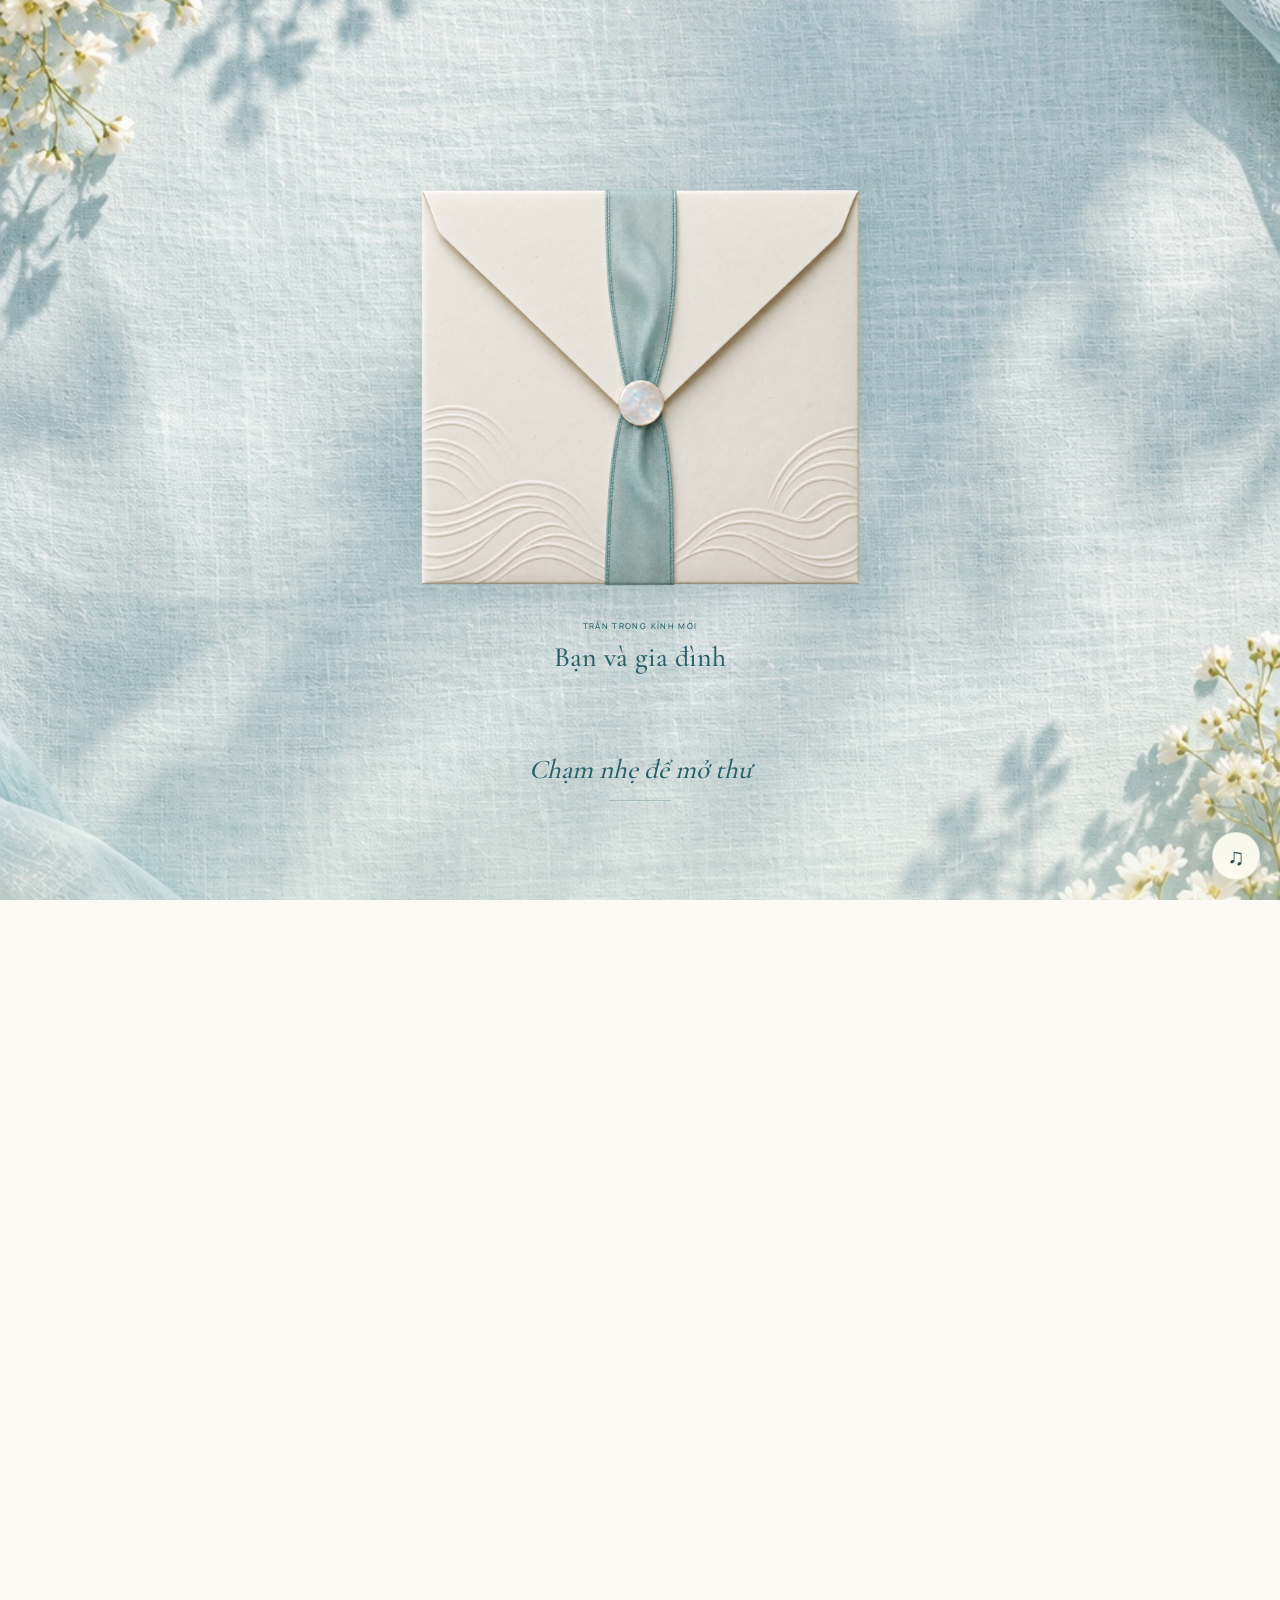
==== commit fd4b80ec: "Play supplied wedding MP3 directly on invitation tap" ====
--- a/index.html
+++ b/index.html
@@ -266,13 +266,7 @@
 @supports(width:1cqh){@media(max-width:760px) and (orientation:portrait){.art .portrait-frame{width:min(calc(100cqw - 8px),calc((100cqh - 40px)*.8),300px)}}}
 
 
-.music-panel{position:fixed;right:20px;bottom:78px;z-index:121;width:min(420px,calc(100vw - 24px));background:#fffdf7;color:var(--ink);border:1px solid #d4e0dc;border-radius:16px;box-shadow:0 12px 40px #123d4933;overflow:hidden}
-.music-panel-header{display:flex;justify-content:space-between;align-items:center;padding:4px 10px 4px 16px;font-size:12px}
-.music-panel-header button{border:0;background:transparent;color:inherit;font-size:25px;width:44px;height:44px}
-.music-panel iframe{display:block;width:100%;height:180px;border:0;background:#fff}
-.music-panel p{font-size:10px;line-height:1.5;margin:10px 14px 13px;color:var(--muted)}
-#music-toggle{font-size:25px;padding:0}
-@media(max-width:760px){.music-panel{right:12px;bottom:73px}}
+#music-toggle{font-size:23px;padding:0}
 </style></head><body>
 <svg width="0" height="0" style="position:absolute;overflow:hidden" aria-hidden="true"><defs><clipPath id="portrait-heart" clipPathUnits="objectBoundingBox"><path d="M .5 .96 C .43 .90 .02 .65 .02 .30 C .02 .08 .15 .01 .29 .03 C .39 .04 .46 .11 .5 .18 C .54 .11 .61 .04 .71 .03 C .85 .01 .98 .08 .98 .30 C .98 .65 .57 .90 .5 .96 Z"/></clipPath></defs></svg>
 
@@ -285,8 +279,8 @@
 <section class="section album" id="album"><div class="section-head"><span class="section-label">Chuyện tình qua những khung hình</span><h2>Những ngày có nhau</h2><p class="subtext">Giữ lại một ánh nhìn, một nụ cười,<br>và những khoảnh khắc chỉ thuộc về hai đứa.</p></div><p class="letter-style-caption">Từng tấm hình, một miền thương nhớ.</p><div class="gallery"><button type="button" class="photo photo-2" data-photo="2" aria-label="Xem ảnh 2: Khoảnh khắc bên nhau dưới ánh đèn chùm"><img src="assets/wedding-2.jpg" alt="Khoảnh khắc bên nhau dưới ánh đèn chùm" loading="lazy" decoding="async" width="1708" height="2560"><span aria-hidden="true">↗</span></button><button type="button" class="photo photo-3" data-photo="3" aria-label="Xem ảnh 3: Ngọc Thuận và Tố Quyên trong áo dài cưới"><img src="assets/wedding-3.jpg" alt="Ngọc Thuận và Tố Quyên trong áo dài cưới" loading="lazy" decoding="async" width="1708" height="2560"><span aria-hidden="true">↗</span></button><button type="button" class="photo photo-4" data-photo="4" aria-label="Xem ảnh 4: Cô dâu áo trắng bên chú rể vest đen"><img src="assets/wedding-4.jpg" alt="Cô dâu áo trắng bên chú rể vest đen" loading="lazy" decoding="async" width="1708" height="2560"><span aria-hidden="true">↗</span></button><button type="button" class="photo photo-1" data-photo="1" aria-label="Xem ảnh 1: Cùng nhau trong khu vườn lung linh ánh đèn"><img src="assets/wedding-1.jpg" alt="Cùng nhau trong khu vườn lung linh ánh đèn" loading="lazy" decoding="async" width="2560" height="1708"><span aria-hidden="true">↗</span></button><button type="button" class="photo photo-5" data-photo="5" aria-label="Xem ảnh 5: Nụ hôn hạnh phúc dưới ánh pháo hoa"><img src="assets/wedding-5.jpg" alt="Nụ hôn hạnh phúc dưới ánh pháo hoa" loading="lazy" decoding="async" width="2560" height="1708"><span aria-hidden="true">↗</span></button></div></section><dialog id="lightbox" aria-label="Album ảnh cưới"><button type="button" class="close-photo" aria-label="Đóng ảnh">×</button><img id="large-photo" alt=""><div class="photo-controls"><button type="button" id="previous-photo" aria-label="Ảnh trước">←</button><span id="photo-count"></span><button type="button" id="next-photo" aria-label="Ảnh tiếp theo">→</button></div></dialog><div class="details"><section class="section" id="lich-trinh"><div class="section-head"><span class="section-label">Những khoảnh khắc đáng nhớ</span><h2>Ngày mình chung đôi</h2><p class="subtext">Một ngày vui ấm áp, những câu chuyện thân quen<br>và thật nhiều yêu thương.</p></div><div class="timeline"><div class="timeline-item"><div class="timeline-time">06:30</div><div class="timeline-dot"></div><h3>Lễ tân hôn</h3><p>Hôn lễ được cử hành<br>tại tư gia nam</p></div><div class="timeline-item"><div class="timeline-time">09:30</div><div class="timeline-dot"></div><h3>Đón khách</h3><p>Trân trọng đón tiếp quý khách<br>tại nhà hàng Hoàng Hải</p></div><div class="timeline-item"><div class="timeline-time">10:00</div><div class="timeline-dot"></div><h3>Nhập tiệc</h3><p>Chung vui cùng hai gia đình<br>và chúc phúc đôi uyên ương</p></div></div></section></div>
 <section class="section save" id="hen-uoc"><span class="section-label">Đếm từng ngày đến hạnh phúc</span><h2>Hẹn gặp bạn trong ngày vui</h2><div class="countdown" aria-label="Thời gian còn lại đến lễ cưới"><div><strong id="days">—</strong><span>Ngày</span></div><div><strong id="hours">—</strong><span>Giờ</span></div><div><strong id="minutes">—</strong><span>Phút</span></div><div><strong id="seconds">—</strong><span>Giây</span></div></div><p class="subtext" id="countdown-note">25 tháng 11 năm 2026 · 09:30</p><button type="button" class="text-link" id="calendar">Lưu ngày vào lịch <span aria-hidden="true">↗</span></button><p class="address"><small>Thứ Tư, ngày 25/11/2026 · Nhà hàng Hoàng Hải, Đề Gi, Gia Lai</small></p></section>
 <footer class="closing"><div class="ornament" aria-hidden="true">囍</div><h2>Cảm ơn vì đã là một phần<br>trong câu chuyện của chúng mình.</h2><p>Thương mến,<br>Ngọc Thuận & Tố Quyên</p><button type="button" class="replay-button" id="replay-invitation">Xem lại bìa thiệp ↗</button><div class="footer">NGỌC THUẬN & TỐ QUYÊN · 25.11.2026</div><div class="image-credit">Ảnh biển: <a href="https://unsplash.com/photos/aerial-view-of-beach-during-daytime-WD6jyaFrVM8" target="_blank" rel="noopener noreferrer">Jake Allison</a> & <a href="https://unsplash.com/photos/aerial-photo-of-beach-tOrJMH08lmg" target="_blank" rel="noopener noreferrer">Naail Hussain</a> / Unsplash</div></footer></main><div role="status" class="toast" id="toast"></div>
-<button type="button" id="music-toggle" class="music-toggle" aria-label="Mở trình phát nhạc" aria-expanded="false" aria-controls="music-panel" title="Mở trình phát nhạc">♫</button>
-<aside id="music-panel" class="music-panel" aria-label="Nhạc cho ngày chung đôi" hidden><div class="music-panel-header"><span>Nhạc cho ngày chung đôi</span><button type="button" id="close-music" aria-label="Thu gọn trình phát nhạc">×</button></div><iframe id="zing-player" title="Trình phát nhạc Zing MP3" width="640" height="180" scrolling="no" allow="autoplay; fullscreen" allowfullscreen></iframe><p>Bấm Play để nghe · Tạm dừng nhạc trong trình phát</p></aside>
+<audio id="background-music" src="assets/le-duong.mp3" preload="metadata" loop></audio>
+<button type="button" id="music-toggle" class="music-toggle" aria-label="Bật nhạc nền" aria-pressed="false" title="Bật nhạc · Lễ Đường"><span aria-hidden="true">♫</span></button>
 <script>
 // Select the host family independently of the guest name (?to=...).
 const invitationParams=new URLSearchParams(window.location.search);
@@ -412,27 +406,35 @@
 heartButton.addEventListener('click',revealPortrait);heartAlternative.addEventListener('click',revealPortrait);
 if('IntersectionObserver' in window){new IntersectionObserver(entries=>{heartVisible=entries[0].isIntersecting;if(heartVisible)queueHeartReveal()},{threshold:.45}).observe(heartButton)}
 
-// Load the supplied Zing player on the first intentional interaction.
+// Call play synchronously from the user's tap, including on iPhone.
+const backgroundMusic=document.getElementById('background-music');
 const musicToggle=document.getElementById('music-toggle');
-const musicPanel=document.getElementById('music-panel');
-const zingPlayer=document.getElementById('zing-player');
-let musicPlayerLoaded=false;
-function setMusicPanel(open){
- musicPanel.hidden=!open;
- musicToggle.setAttribute('aria-expanded',String(open));
- musicToggle.setAttribute('aria-label',open?'Thu gọn trình phát nhạc':'Mở trình phát nhạc');
- musicToggle.title=open?'Thu gọn trình phát nhạc':'Mở trình phát nhạc';
+backgroundMusic.volume=.4;
+let musicAutoAttempted=false;
+function setMusicState(playing){
+ musicToggle.setAttribute('aria-pressed',String(playing));
+ musicToggle.setAttribute('aria-label',playing?'Tắt nhạc nền':'Bật nhạc nền');
+ musicToggle.title=(playing?'Tắt nhạc':'Bật nhạc')+' · Lễ Đường';
+ musicToggle.firstElementChild.textContent=playing?'Ⅱ':'♫';
+}
+function playWeddingMusic(){
+ const playRequest=backgroundMusic.play();
+ if(playRequest)playRequest.catch(()=>{setMusicState(false)});
 }
 function startBackgroundMusic(){
- if(musicPlayerLoaded)return;
- zingPlayer.src='https://zingmp3.vn/embed/album/aPeNL1Y4Q30?start=true';
- musicPlayerLoaded=true;setMusicPanel(true);
+ if(musicAutoAttempted)return;
+ musicAutoAttempted=true;playWeddingMusic();
 }
 musicToggle.addEventListener('click',()=>{
- if(!musicPlayerLoaded)startBackgroundMusic();else setMusicPanel(musicPanel.hidden);
+ musicAutoAttempted=true;
+ if(backgroundMusic.paused){if(backgroundMusic.error)backgroundMusic.load();playWeddingMusic()}
+ else backgroundMusic.pause();
 });
-document.getElementById('close-music').addEventListener('click',()=>{setMusicPanel(false);musicToggle.focus({preventScroll:true})});
-musicPanel.addEventListener('keydown',event=>{if(event.key==='Escape'){setMusicPanel(false);musicToggle.focus({preventScroll:true})}});
+backgroundMusic.addEventListener('playing',()=>setMusicState(true));
+backgroundMusic.addEventListener('pause',()=>setMusicState(false));
+backgroundMusic.addEventListener('error',()=>{
+ setMusicState(false);musicToggle.title='Chạm để thử phát lại · Lễ Đường';
+});
 
 // Animate frames on entering view; fade pixels in only after the real image decodes.
 const galleryForReveal=document.querySelector('.gallery');
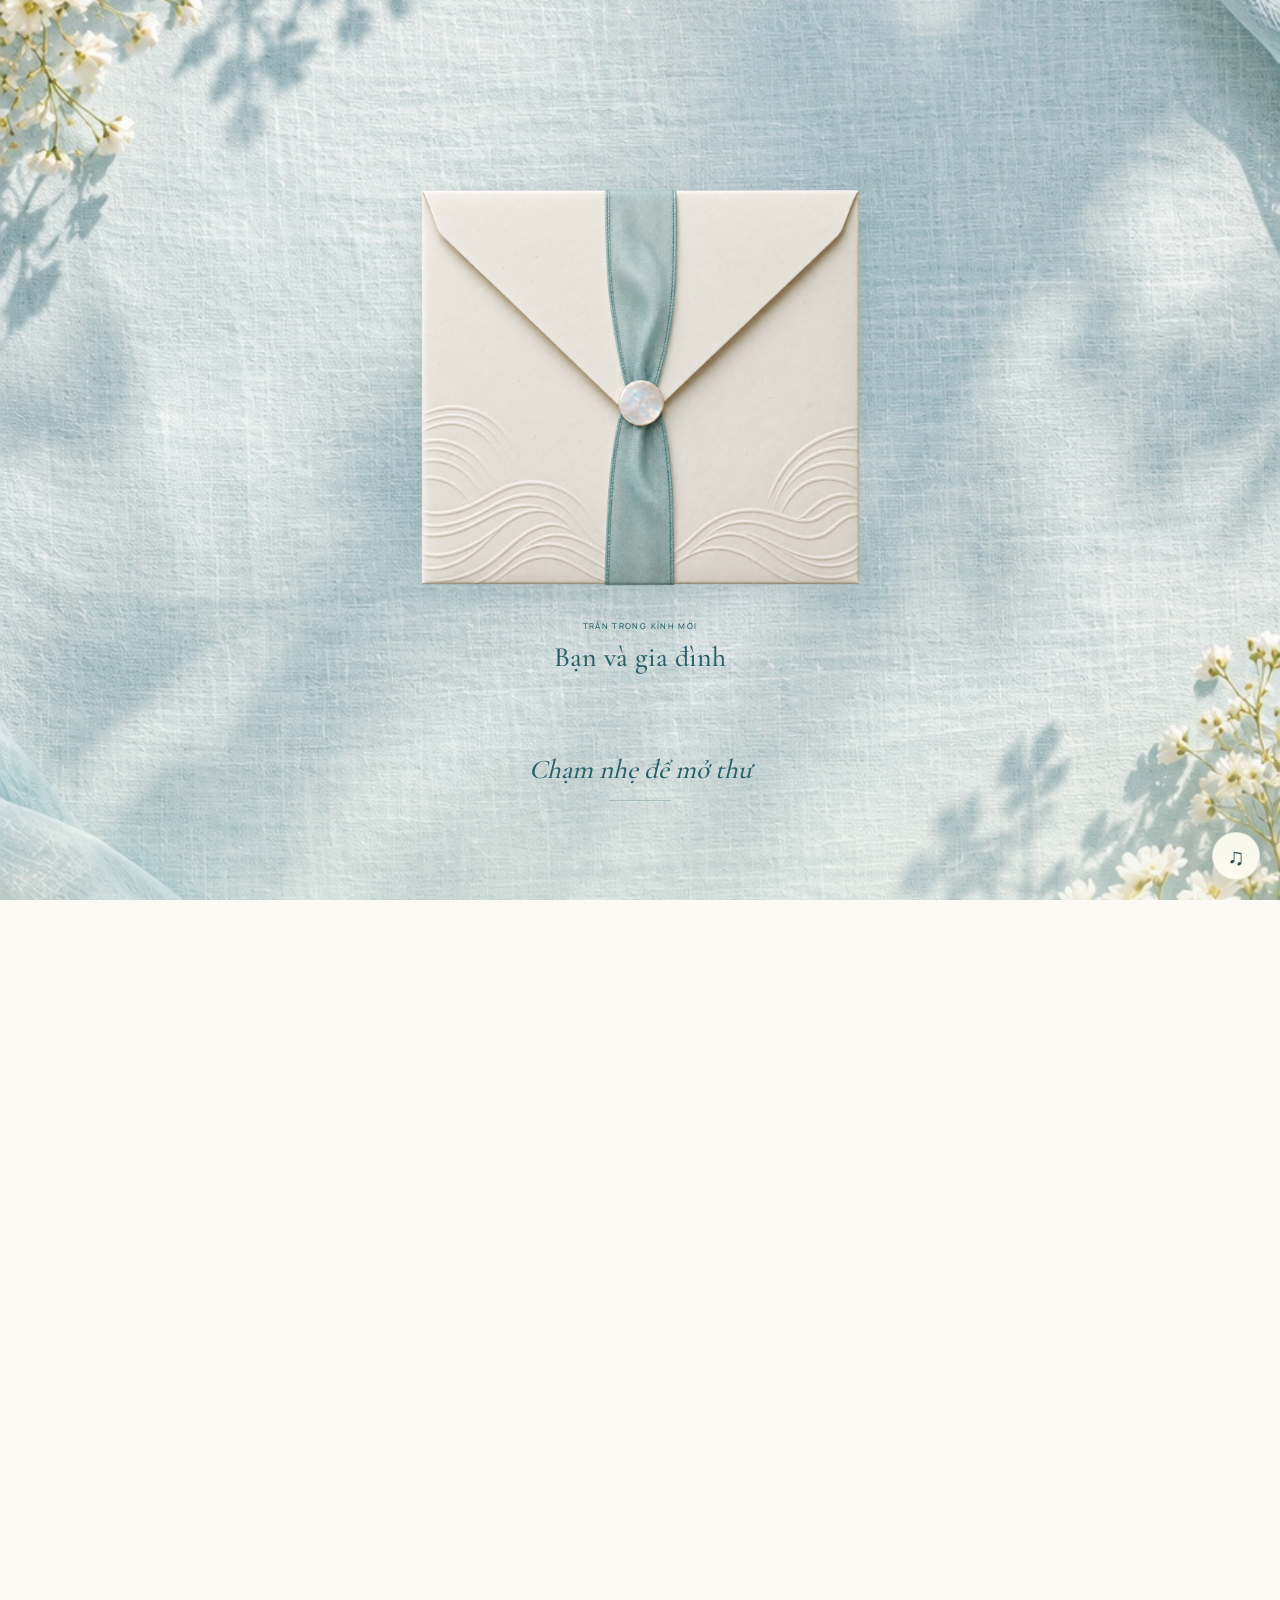
==== commit 89ff34b3: "Add wedding gift QR section for both families" ====
--- a/index.html
+++ b/index.html
@@ -267,6 +267,21 @@
 
 
 #music-toggle{font-size:23px;padding:0}
+
+.gift-section{text-align:center;border-top:1px solid var(--line)}
+.gift-grid{display:grid;grid-template-columns:repeat(2,minmax(0,1fr));gap:40px;max-width:740px;margin:36px auto 0}
+.gift-card{min-width:0;padding:26px 16px;background:#edf3ef;border-radius:44px 14px 44px 14px}
+.gift-card h3{font-family:var(--script);font-size:32px;font-weight:500;margin:10px 0 16px}
+.gift-qr{display:block;width:min(240px,100%);aspect-ratio:1;position:relative;overflow:hidden;margin:0 auto 18px;padding:0;border:0;background:white;border-radius:8px}
+.gift-qr img{position:absolute;max-width:none;height:auto;display:block}
+.gift-thuan .gift-qr img{width:181.0526%;left:-40.7895%;top:-112.5%}
+.gift-quyen .gift-qr img{width:206.1538%;left:-52.9915%;top:-139.4872%}
+.gift-bank{font-size:12px;line-height:1.8;margin:0}.gift-account{display:block;font-size:16px;letter-spacing:.06em;margin-top:5px}
+.gift-actions{display:flex;justify-content:center;gap:20px;flex-wrap:wrap;margin-top:14px}.gift-actions a,.gift-actions button{font:inherit;font-size:11px;min-height:44px;display:inline-flex;align-items:center;padding:4px 0;background:none;border:0;border-bottom:1px solid #9ab7b0;color:var(--ink);text-decoration:none}
+#gift-dialog{width:min(460px,calc(100vw - 32px));max-height:90svh;background:var(--paper);border-radius:20px;padding:14px;overflow:auto;color:var(--ink)}
+.gift-dialog-top{display:flex;align-items:center;justify-content:space-between;gap:12px;font-size:14px}.gift-dialog-top button{width:44px;height:44px;border:0;background:none;font-size:28px;color:inherit}
+#gift-large-image{display:block;width:100%;height:auto;margin-top:8px}#gift-save{display:block;text-align:center;padding:16px;font-size:13px}
+@media(max-width:600px){.gift-grid{grid-template-columns:1fr;gap:24px;max-width:340px}.gift-card{padding:24px 20px}.gift-section{padding:54px 24px}}
 </style></head><body>
 <svg width="0" height="0" style="position:absolute;overflow:hidden" aria-hidden="true"><defs><clipPath id="portrait-heart" clipPathUnits="objectBoundingBox"><path d="M .5 .96 C .43 .90 .02 .65 .02 .30 C .02 .08 .15 .01 .29 .03 C .39 .04 .46 .11 .5 .18 C .54 .11 .61 .04 .71 .03 C .85 .01 .98 .08 .98 .30 C .98 .65 .57 .90 .5 .96 Z"/></clipPath></defs></svg>
 
@@ -278,7 +293,7 @@
 <section class="section" id="loi-moi"><div class="section-head guest-welcome"><svg class="welcome-ornament" viewBox="0 0 160 18" aria-hidden="true"><path d="M0 9h55m50 0h55M64 9c3-7 7-7 10 0M86 9c3-7 7-7 10 0"/><path d="M80 2c-4 5-4 9 0 14 4-5 4-9 0-14Z" fill="currentColor" stroke="none"/></svg><p class="welcome-top">Rất hân hạnh được đón tiếp</p><h2 class="welcome-guest guest-name" data-guest>Bạn và gia đình</h2><p class="welcome-bottom">Đến dự lễ cưới của chúng tôi</p></div><div class="families"><div><span class="section-label">Nhà trai</span><p class="parent-names"><span>Ông Nguyễn Ngọc Thanh</span><span>Bà Lê Thị Thu Hồng</span></p><small>Thôn Xuân An, xã Đề Gi, Gia Lai</small></div><div><span class="section-label">Nhà gái</span><p class="parent-names"><span>Ông Trần Ngọc</span><span>Bà Lê Thị Kim Dung</span></p><small>Thôn Hưng Lạc, xã An Lương, Gia Lai</small></div></div><div class="invite-content"><span class="invite-symbol" aria-hidden="true">囍</span><span class="section-label">Đến dự tiệc cưới của</span><div class="couple-names"><span>Nguyễn Ngọc Thuận</span> <i>&</i> <span>Trần Thị Tố Quyên</span></div><div class="event-date"><div class="side">THỨ TƯ<br>THÁNG 11</div><div class="day">25<small>2026</small></div><div class="side">ĐÓN KHÁCH<br>09:30</div></div><div class="place">Nhà hàng Hoàng Hải</div><p class="address">Xã Đề Gi, tỉnh Gia Lai<br><small>Đón khách: 09:30 &nbsp; · &nbsp; Nhập tiệc: 10:00</small></p><a class="text-link" href="https://www.google.com/maps/search/?api=1&amp;query=Nh%C3%A0%20h%C3%A0ng%20Ho%C3%A0ng%20H%E1%BA%A3i%20%C4%90%E1%BB%81%20Gi%20Gia%20Lai" target="_blank" rel="noopener noreferrer">Tìm đường đến nhà hàng <span aria-hidden="true">↗</span></a><p class="address"><small>Nhằm ngày 17 tháng 10 năm Bính Ngọ</small></p></div><a class="invitation-next" href="#album">Xem ảnh cưới <span aria-hidden="true">↓</span></a></section>
 <section class="section album" id="album"><div class="section-head"><span class="section-label">Chuyện tình qua những khung hình</span><h2>Những ngày có nhau</h2><p class="subtext">Giữ lại một ánh nhìn, một nụ cười,<br>và những khoảnh khắc chỉ thuộc về hai đứa.</p></div><p class="letter-style-caption">Từng tấm hình, một miền thương nhớ.</p><div class="gallery"><button type="button" class="photo photo-2" data-photo="2" aria-label="Xem ảnh 2: Khoảnh khắc bên nhau dưới ánh đèn chùm"><img src="assets/wedding-2.jpg" alt="Khoảnh khắc bên nhau dưới ánh đèn chùm" loading="lazy" decoding="async" width="1708" height="2560"><span aria-hidden="true">↗</span></button><button type="button" class="photo photo-3" data-photo="3" aria-label="Xem ảnh 3: Ngọc Thuận và Tố Quyên trong áo dài cưới"><img src="assets/wedding-3.jpg" alt="Ngọc Thuận và Tố Quyên trong áo dài cưới" loading="lazy" decoding="async" width="1708" height="2560"><span aria-hidden="true">↗</span></button><button type="button" class="photo photo-4" data-photo="4" aria-label="Xem ảnh 4: Cô dâu áo trắng bên chú rể vest đen"><img src="assets/wedding-4.jpg" alt="Cô dâu áo trắng bên chú rể vest đen" loading="lazy" decoding="async" width="1708" height="2560"><span aria-hidden="true">↗</span></button><button type="button" class="photo photo-1" data-photo="1" aria-label="Xem ảnh 1: Cùng nhau trong khu vườn lung linh ánh đèn"><img src="assets/wedding-1.jpg" alt="Cùng nhau trong khu vườn lung linh ánh đèn" loading="lazy" decoding="async" width="2560" height="1708"><span aria-hidden="true">↗</span></button><button type="button" class="photo photo-5" data-photo="5" aria-label="Xem ảnh 5: Nụ hôn hạnh phúc dưới ánh pháo hoa"><img src="assets/wedding-5.jpg" alt="Nụ hôn hạnh phúc dưới ánh pháo hoa" loading="lazy" decoding="async" width="2560" height="1708"><span aria-hidden="true">↗</span></button></div></section><dialog id="lightbox" aria-label="Album ảnh cưới"><button type="button" class="close-photo" aria-label="Đóng ảnh">×</button><img id="large-photo" alt=""><div class="photo-controls"><button type="button" id="previous-photo" aria-label="Ảnh trước">←</button><span id="photo-count"></span><button type="button" id="next-photo" aria-label="Ảnh tiếp theo">→</button></div></dialog><div class="details"><section class="section" id="lich-trinh"><div class="section-head"><span class="section-label">Những khoảnh khắc đáng nhớ</span><h2>Ngày mình chung đôi</h2><p class="subtext">Một ngày vui ấm áp, những câu chuyện thân quen<br>và thật nhiều yêu thương.</p></div><div class="timeline"><div class="timeline-item"><div class="timeline-time">06:30</div><div class="timeline-dot"></div><h3>Lễ tân hôn</h3><p>Hôn lễ được cử hành<br>tại tư gia nam</p></div><div class="timeline-item"><div class="timeline-time">09:30</div><div class="timeline-dot"></div><h3>Đón khách</h3><p>Trân trọng đón tiếp quý khách<br>tại nhà hàng Hoàng Hải</p></div><div class="timeline-item"><div class="timeline-time">10:00</div><div class="timeline-dot"></div><h3>Nhập tiệc</h3><p>Chung vui cùng hai gia đình<br>và chúc phúc đôi uyên ương</p></div></div></section></div>
 <section class="section save" id="hen-uoc"><span class="section-label">Đếm từng ngày đến hạnh phúc</span><h2>Hẹn gặp bạn trong ngày vui</h2><div class="countdown" aria-label="Thời gian còn lại đến lễ cưới"><div><strong id="days">—</strong><span>Ngày</span></div><div><strong id="hours">—</strong><span>Giờ</span></div><div><strong id="minutes">—</strong><span>Phút</span></div><div><strong id="seconds">—</strong><span>Giây</span></div></div><p class="subtext" id="countdown-note">25 tháng 11 năm 2026 · 09:30</p><button type="button" class="text-link" id="calendar">Lưu ngày vào lịch <span aria-hidden="true">↗</span></button><p class="address"><small>Thứ Tư, ngày 25/11/2026 · Nhà hàng Hoàng Hải, Đề Gi, Gia Lai</small></p></section>
-<footer class="closing"><div class="ornament" aria-hidden="true">囍</div><h2>Cảm ơn vì đã là một phần<br>trong câu chuyện của chúng mình.</h2><p>Thương mến,<br>Ngọc Thuận & Tố Quyên</p><button type="button" class="replay-button" id="replay-invitation">Xem lại bìa thiệp ↗</button><div class="footer">NGỌC THUẬN & TỐ QUYÊN · 25.11.2026</div><div class="image-credit">Ảnh biển: <a href="https://unsplash.com/photos/aerial-view-of-beach-during-daytime-WD6jyaFrVM8" target="_blank" rel="noopener noreferrer">Jake Allison</a> & <a href="https://unsplash.com/photos/aerial-photo-of-beach-tOrJMH08lmg" target="_blank" rel="noopener noreferrer">Naail Hussain</a> / Unsplash</div></footer></main><div role="status" class="toast" id="toast"></div>
+<section class="section gift-section" id="qua-mung"><div class="section-head"><span class="section-label">Gửi gắm yêu thương</span><h2>Gửi quà mừng</h2><p class="subtext">Sự hiện diện của bạn là món quà quý nhất.<br>Cảm ơn bạn đã gửi lời chúc và yêu thương đến chúng mình.</p></div><div class="gift-grid"><article class="gift-card gift-thuan"><span class="section-label">Chú rể</span><h3>Nguyễn Ngọc Thuận</h3><button class="gift-qr" type="button" data-gift="thuan" data-name="Nguyễn Ngọc Thuận" aria-label="Xem lớn mã QR của Nguyễn Ngọc Thuận"><img src="assets/qr-thuan.png" alt="Mã QR nhận quà mừng của Nguyễn Ngọc Thuận" loading="lazy"></button><p class="gift-bank">Nam A Bank<strong class="gift-account">567879999</strong></p><div class="gift-actions"><button type="button" data-gift="thuan" data-name="Nguyễn Ngọc Thuận">Xem mã QR</button><a href="assets/qr-thuan.png" download="QR-thuan.png">Lưu ảnh QR ↓</a></div></article><article class="gift-card gift-quyen"><span class="section-label">Cô dâu</span><h3>Trần Thị Tố Quyên</h3><button class="gift-qr" type="button" data-gift="quyen" data-name="Trần Thị Tố Quyên" aria-label="Xem lớn mã QR của Trần Thị Tố Quyên"><img src="assets/qr-quyen.png" alt="Mã QR nhận quà mừng của Trần Thị Tố Quyên" loading="lazy"></button><p class="gift-bank">Techcombank<strong class="gift-account">19034142308013</strong></p><div class="gift-actions"><button type="button" data-gift="quyen" data-name="Trần Thị Tố Quyên">Xem mã QR</button><a href="assets/qr-quyen.png" download="QR-quyen.png">Lưu ảnh QR ↓</a></div></article></div></section><dialog id="gift-dialog" aria-labelledby="gift-dialog-title"><div class="gift-dialog-top"><strong id="gift-dialog-title">Mã QR mừng cưới</strong><button type="button" id="close-gift" aria-label="Đóng mã QR">×</button></div><img id="gift-large-image" alt=""><a id="gift-save" download>Lưu ảnh QR ↓</a></dialog><footer class="closing"><div class="ornament" aria-hidden="true">囍</div><h2>Cảm ơn vì đã là một phần<br>trong câu chuyện của chúng mình.</h2><p>Thương mến,<br>Ngọc Thuận & Tố Quyên</p><button type="button" class="replay-button" id="replay-invitation">Xem lại bìa thiệp ↗</button><div class="footer">NGỌC THUẬN & TỐ QUYÊN · 25.11.2026</div><div class="image-credit">Ảnh biển: <a href="https://unsplash.com/photos/aerial-view-of-beach-during-daytime-WD6jyaFrVM8" target="_blank" rel="noopener noreferrer">Jake Allison</a> & <a href="https://unsplash.com/photos/aerial-photo-of-beach-tOrJMH08lmg" target="_blank" rel="noopener noreferrer">Naail Hussain</a> / Unsplash</div></footer></main><div role="status" class="toast" id="toast"></div>
 <audio id="background-music" src="assets/le-duong.mp3" preload="metadata" loop></audio>
 <button type="button" id="music-toggle" class="music-toggle" aria-label="Bật nhạc nền" aria-pressed="false" title="Bật nhạc · Lễ Đường"><span aria-hidden="true">♫</span></button>
 <script>
@@ -315,6 +330,7 @@
  text('.hero-bottom span:last-child','AN LƯƠNG · GIA LAI');
  markup('.date-band','<span>THỨ BA</span><strong>24 . 11 . 2026</strong><span>AN LƯƠNG · GIA LAI</span>');
  const families=document.querySelector('.families');families.prepend(families.lastElementChild);
+ const gifts=document.querySelector('.gift-grid');gifts.prepend(gifts.lastElementChild);
  markup('.couple-names','<span>Trần Thị Tố Quyên</span> <i>&</i> <span>Nguyễn Ngọc Thuận</span>');
  markup('.event-date','<div class="side">THỨ BA<br>THÁNG 11</div><div class="day">24<small>2026</small></div><div class="side">ĐÓN KHÁCH<br>10:30</div>');
  text('.place','Nhà hàng Biển Nhớ');
@@ -460,4 +476,16 @@
  });
 }
 
+
+const giftDialog=document.getElementById('gift-dialog');let giftTrigger;
+document.querySelectorAll('[data-gift]').forEach(button=>button.addEventListener('click',()=>{
+ giftTrigger=button;const src='assets/qr-'+button.dataset.gift+'.png';
+ document.getElementById('gift-dialog-title').textContent=button.dataset.name;
+ const picture=document.getElementById('gift-large-image');picture.src=src;picture.alt='Mã QR của '+button.dataset.name;
+ const save=document.getElementById('gift-save');save.href=src;save.download='QR-'+button.dataset.gift+'.png';
+ giftDialog.showModal();
+}));
+document.getElementById('close-gift').addEventListener('click',()=>giftDialog.close());
+giftDialog.addEventListener('click',event=>{if(event.target===giftDialog){const r=giftDialog.getBoundingClientRect();if(event.clientX<r.left||event.clientX>r.right||event.clientY<r.top||event.clientY>r.bottom)giftDialog.close()}});
+giftDialog.addEventListener('close',()=>giftTrigger?.focus());
 </script></body></html>
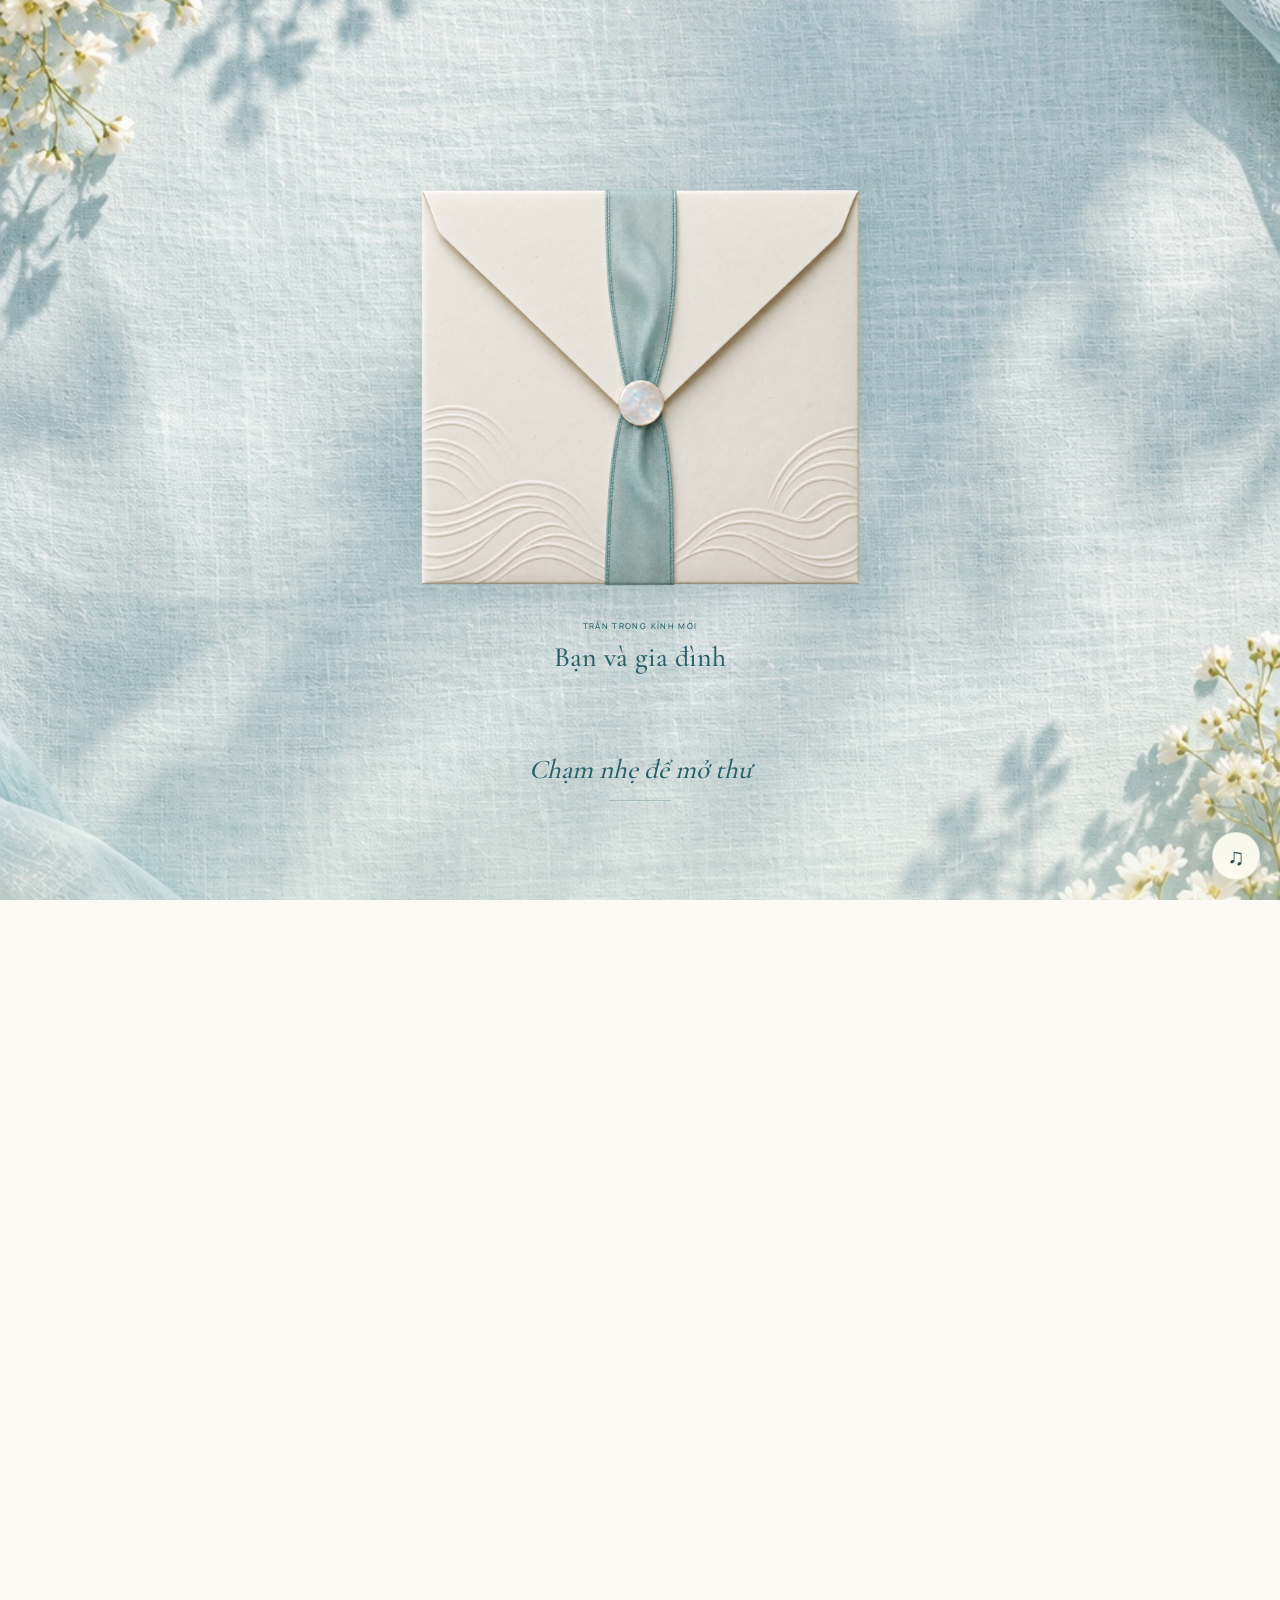
==== commit a8ebba31: "Remove visible photo credit from invitation footer" ====
--- a/index.html
+++ b/index.html
@@ -2,7 +2,10 @@
 <html lang="vi">
 <head>
 <meta charset="utf-8"><meta name="viewport" content="width=device-width,initial-scale=1">
-<meta name="theme-color" content="#244c55"><meta name="description" content="Một lời mời, một ngày yêu thương. Thiệp cưới Ngọc Thuận và Tố Quyên, ảnh nền bờ biển thật và trải nghiệm mở thiệp, trân trọng kính mời ngày 25/11/2026."><title>Ngọc Thuận & Tố Quyên — Thư mời từ biển</title>
+<meta name="theme-color" content="#244c55"><meta name="description" content="Trân trọng kính mời bạn đến chung vui cùng chúng mình. Sự hiện diện của bạn là niềm vinh hạnh của hai gia đình."><title>Thiệp mời cưới</title>
+<meta property="og:title" content="Thiệp mời cưới">
+<meta property="og:description" content="Trân trọng kính mời bạn đến chung vui cùng chúng mình. Sự hiện diện của bạn là niềm vinh hạnh của hai gia đình.">
+<meta property="og:type" content="website">
 <link rel="stylesheet" href="assets/fonts/fonts.css">
 <link rel="preload" as="image" href="assets/coastline.jpg">
 <link rel="preload" as="image" href="assets/coastal-envelope-square.png">
@@ -288,12 +291,12 @@
 <section class="opening-screen" id="opening-screen" hidden aria-label="Phong bì thư cưới"><h1 class="sr-only">Thiệp mời lễ tân hôn Ngọc Thuận và Tố Quyên</h1><p class="opening-heading">Ngọc Thuận & Tố Quyên · 25.11.2026</p><button class="envelope-stage open-trigger" type="button" aria-label="Mở phong bì cưới Ngọc Thuận và Tố Quyên" aria-expanded="false" aria-controls="wedding-content"><span class="mail-paper"><span class="paper-symbol" aria-hidden="true">囍</span><span class="paper-label">Thiệp mời lễ tân hôn</span><span class="paper-names"><span>Ngọc Thuận</span><span class="paper-and">&</span><span>Tố Quyên</span></span><span class="paper-date">25 . 11 . 2026</span><span class="paper-location">Đề Gi · Gia Lai</span><span class="paper-guest"><small>Trân trọng kính mời</small><span class="guest-name" data-guest>Bạn và gia đình</span></span></span><img class="envelope-art" src="assets/coastal-envelope-square.png" alt="Phong bì gần vuông bằng giấy ngà dập sóng, ruy băng xanh biển và nút ngọc trai" width="1254" height="1254"><img class="envelope-flap" src="assets/coastal-envelope-square.png" alt="" aria-hidden="true" width="1254" height="1254"><img class="envelope-pearl" src="assets/coastal-envelope-square.png" alt="" aria-hidden="true" width="1254" height="1254"></button><p class="opening-invitee"><small>Trân trọng kính mời</small><span class="guest-name" data-guest>Bạn và gia đình</span></p><button class="opening-action open-trigger" type="button" aria-expanded="false" aria-controls="wedding-content"><span id="letter-action-label">Mở phong bì</span><span aria-hidden="true">↗</span></button><p class="opening-note" id="letter-opening-note" role="status" aria-live="polite">Chạm vào phong bì để mở thư</p></section>
 <main id="wedding-content"><div class="hero-shell"><header class="masthead"><a href="#" class="monogram" aria-label="Về đầu trang"><span class="double-happiness" aria-hidden="true">囍</span><span class="brand-text">THUẬN <i>&</i> QUYÊN</span></a><nav class="nav" aria-label="Điều hướng chính"><a href="#loi-moi">Lời mời</a><a href="#album">Album ảnh</a><a href="#lich-trinh">Ngày chung đôi</a><a href="#hen-uoc" class="nav-date">25 . 11 . 2026</a></nav></header>
 
-<section class="hero"><div class="hero-copy"><span class="hero-symbol" aria-hidden="true">囍</span><div class="eyebrow">Chung một bến bờ</div><h1>Ngọc Thuận<span class="and">&</span><em>Tố Quyên</em></h1><div class="hero-greeting"><span>Trân trọng kính mời</span><strong class="guest-name" data-guest>Bạn và gia đình</strong></div><p class="intro">Sự hiện diện của bạn <br>là niềm vui và vinh hạnh <br>của hai gia đình.</p><a class="primary" href="#loi-moi">Mở lời mời <span aria-hidden="true">↗</span></a><div class="hero-bottom"><span>25 THÁNG 11, 2026</span><span class="sep"></span><span>ĐỀ GI · GIA LAI</span></div></div><div class="art" aria-label="Ảnh cưới Ngọc Thuận và Tố Quyên"><figure class="portrait-frame"><button class="scratch-area" type="button" aria-label="Mở ảnh cưới Ngọc Thuận và Tố Quyên" aria-pressed="false"><img src="assets/wedding-4.jpg" alt="Cô dâu Tố Quyên trong váy trắng và chú rể Ngọc Thuận trong vest đen" width="1708" height="2560" fetchpriority="high"><span class="heart-shutter heart-shutter-left" aria-hidden="true"></span><span class="heart-shutter heart-shutter-right" aria-hidden="true"></span><span class="heart-opening-label" aria-hidden="true">Một khoảnh khắc<br>của hai đứa</span></button></figure><div class="scratch-tools"><p id="scratch-note">Chạm nhẹ để mở ảnh</p><button type="button" id="reveal-portrait">Hiện ảnh ngay ↗</button></div></div><a class="mobile-continue" href="#loi-moi">Chung vui cùng chúng mình <span aria-hidden="true">↓</span></a></section><div class="scroll-hint">CUỘN XUỐNG ĐỂ ĐỌC LỜI MỜI ↓</div></div>
+<section class="hero"><div class="hero-copy"><span class="hero-symbol" aria-hidden="true">囍</span><div class="eyebrow">Chung một bến bờ</div><h1>Ngọc Thuận<span class="and">&</span><em>Tố Quyên</em></h1><div class="hero-greeting"><span>Trân trọng kính mời</span><strong class="guest-name" data-guest>Bạn và gia đình</strong></div><p class="intro">Sự hiện diện của bạn <br>là niềm vui và vinh hạnh <br>của hai gia đình.</p><a class="primary" href="#loi-moi">Mở lời mời <span aria-hidden="true">↗</span></a><div class="hero-bottom"><span>25 THÁNG 11, 2026</span><span class="sep"></span><span>ĐỀ GI · GIA LAI</span></div></div><div class="art" aria-label="Ảnh cưới Ngọc Thuận và Tố Quyên"><figure class="portrait-frame"><button class="scratch-area" type="button" aria-label="Mở ảnh cưới Ngọc Thuận và Tố Quyên" aria-pressed="false"><img src="assets/couple-cover.png" alt="Ngọc Thuận và Tố Quyên sánh đôi, cô dâu cầm bó hoa cưới" width="1366" height="2048" fetchpriority="high"><span class="heart-shutter heart-shutter-left" aria-hidden="true"></span><span class="heart-shutter heart-shutter-right" aria-hidden="true"></span><span class="heart-opening-label" aria-hidden="true">Một khoảnh khắc<br>của hai đứa</span></button></figure><div class="scratch-tools"><p id="scratch-note">Chạm nhẹ để mở ảnh</p><button type="button" id="reveal-portrait">Hiện ảnh ngay ↗</button></div></div><a class="mobile-continue" href="#loi-moi">Chung vui cùng chúng mình <span aria-hidden="true">↓</span></a></section><div class="scroll-hint">CUỘN XUỐNG ĐỂ ĐỌC LỜI MỜI ↓</div></div>
 <div class="date-band"><span>THỨ TƯ</span><strong>25 . 11 . 2026</strong><span>ĐỀ GI · GIA LAI</span></div>
 <section class="section" id="loi-moi"><div class="section-head guest-welcome"><svg class="welcome-ornament" viewBox="0 0 160 18" aria-hidden="true"><path d="M0 9h55m50 0h55M64 9c3-7 7-7 10 0M86 9c3-7 7-7 10 0"/><path d="M80 2c-4 5-4 9 0 14 4-5 4-9 0-14Z" fill="currentColor" stroke="none"/></svg><p class="welcome-top">Rất hân hạnh được đón tiếp</p><h2 class="welcome-guest guest-name" data-guest>Bạn và gia đình</h2><p class="welcome-bottom">Đến dự lễ cưới của chúng tôi</p></div><div class="families"><div><span class="section-label">Nhà trai</span><p class="parent-names"><span>Ông Nguyễn Ngọc Thanh</span><span>Bà Lê Thị Thu Hồng</span></p><small>Thôn Xuân An, xã Đề Gi, Gia Lai</small></div><div><span class="section-label">Nhà gái</span><p class="parent-names"><span>Ông Trần Ngọc</span><span>Bà Lê Thị Kim Dung</span></p><small>Thôn Hưng Lạc, xã An Lương, Gia Lai</small></div></div><div class="invite-content"><span class="invite-symbol" aria-hidden="true">囍</span><span class="section-label">Đến dự tiệc cưới của</span><div class="couple-names"><span>Nguyễn Ngọc Thuận</span> <i>&</i> <span>Trần Thị Tố Quyên</span></div><div class="event-date"><div class="side">THỨ TƯ<br>THÁNG 11</div><div class="day">25<small>2026</small></div><div class="side">ĐÓN KHÁCH<br>09:30</div></div><div class="place">Nhà hàng Hoàng Hải</div><p class="address">Xã Đề Gi, tỉnh Gia Lai<br><small>Đón khách: 09:30 &nbsp; · &nbsp; Nhập tiệc: 10:00</small></p><a class="text-link" href="https://www.google.com/maps/search/?api=1&amp;query=Nh%C3%A0%20h%C3%A0ng%20Ho%C3%A0ng%20H%E1%BA%A3i%20%C4%90%E1%BB%81%20Gi%20Gia%20Lai" target="_blank" rel="noopener noreferrer">Tìm đường đến nhà hàng <span aria-hidden="true">↗</span></a><p class="address"><small>Nhằm ngày 17 tháng 10 năm Bính Ngọ</small></p></div><a class="invitation-next" href="#album">Xem ảnh cưới <span aria-hidden="true">↓</span></a></section>
 <section class="section album" id="album"><div class="section-head"><span class="section-label">Chuyện tình qua những khung hình</span><h2>Những ngày có nhau</h2><p class="subtext">Giữ lại một ánh nhìn, một nụ cười,<br>và những khoảnh khắc chỉ thuộc về hai đứa.</p></div><p class="letter-style-caption">Từng tấm hình, một miền thương nhớ.</p><div class="gallery"><button type="button" class="photo photo-2" data-photo="2" aria-label="Xem ảnh 2: Khoảnh khắc bên nhau dưới ánh đèn chùm"><img src="assets/wedding-2.jpg" alt="Khoảnh khắc bên nhau dưới ánh đèn chùm" loading="lazy" decoding="async" width="1708" height="2560"><span aria-hidden="true">↗</span></button><button type="button" class="photo photo-3" data-photo="3" aria-label="Xem ảnh 3: Ngọc Thuận và Tố Quyên trong áo dài cưới"><img src="assets/wedding-3.jpg" alt="Ngọc Thuận và Tố Quyên trong áo dài cưới" loading="lazy" decoding="async" width="1708" height="2560"><span aria-hidden="true">↗</span></button><button type="button" class="photo photo-4" data-photo="4" aria-label="Xem ảnh 4: Cô dâu áo trắng bên chú rể vest đen"><img src="assets/wedding-4.jpg" alt="Cô dâu áo trắng bên chú rể vest đen" loading="lazy" decoding="async" width="1708" height="2560"><span aria-hidden="true">↗</span></button><button type="button" class="photo photo-1" data-photo="1" aria-label="Xem ảnh 1: Cùng nhau trong khu vườn lung linh ánh đèn"><img src="assets/wedding-1.jpg" alt="Cùng nhau trong khu vườn lung linh ánh đèn" loading="lazy" decoding="async" width="2560" height="1708"><span aria-hidden="true">↗</span></button><button type="button" class="photo photo-5" data-photo="5" aria-label="Xem ảnh 5: Nụ hôn hạnh phúc dưới ánh pháo hoa"><img src="assets/wedding-5.jpg" alt="Nụ hôn hạnh phúc dưới ánh pháo hoa" loading="lazy" decoding="async" width="2560" height="1708"><span aria-hidden="true">↗</span></button></div></section><dialog id="lightbox" aria-label="Album ảnh cưới"><button type="button" class="close-photo" aria-label="Đóng ảnh">×</button><img id="large-photo" alt=""><div class="photo-controls"><button type="button" id="previous-photo" aria-label="Ảnh trước">←</button><span id="photo-count"></span><button type="button" id="next-photo" aria-label="Ảnh tiếp theo">→</button></div></dialog><div class="details"><section class="section" id="lich-trinh"><div class="section-head"><span class="section-label">Những khoảnh khắc đáng nhớ</span><h2>Ngày mình chung đôi</h2><p class="subtext">Một ngày vui ấm áp, những câu chuyện thân quen<br>và thật nhiều yêu thương.</p></div><div class="timeline"><div class="timeline-item"><div class="timeline-time">06:30</div><div class="timeline-dot"></div><h3>Lễ tân hôn</h3><p>Hôn lễ được cử hành<br>tại tư gia nam</p></div><div class="timeline-item"><div class="timeline-time">09:30</div><div class="timeline-dot"></div><h3>Đón khách</h3><p>Trân trọng đón tiếp quý khách<br>tại nhà hàng Hoàng Hải</p></div><div class="timeline-item"><div class="timeline-time">10:00</div><div class="timeline-dot"></div><h3>Nhập tiệc</h3><p>Chung vui cùng hai gia đình<br>và chúc phúc đôi uyên ương</p></div></div></section></div>
 <section class="section save" id="hen-uoc"><span class="section-label">Đếm từng ngày đến hạnh phúc</span><h2>Hẹn gặp bạn trong ngày vui</h2><div class="countdown" aria-label="Thời gian còn lại đến lễ cưới"><div><strong id="days">—</strong><span>Ngày</span></div><div><strong id="hours">—</strong><span>Giờ</span></div><div><strong id="minutes">—</strong><span>Phút</span></div><div><strong id="seconds">—</strong><span>Giây</span></div></div><p class="subtext" id="countdown-note">25 tháng 11 năm 2026 · 09:30</p><button type="button" class="text-link" id="calendar">Lưu ngày vào lịch <span aria-hidden="true">↗</span></button><p class="address"><small>Thứ Tư, ngày 25/11/2026 · Nhà hàng Hoàng Hải, Đề Gi, Gia Lai</small></p></section>
-<section class="section gift-section" id="qua-mung"><div class="section-head"><span class="section-label">Gửi gắm yêu thương</span><h2>Gửi quà mừng</h2><p class="subtext">Sự hiện diện của bạn là món quà quý nhất.<br>Cảm ơn bạn đã gửi lời chúc và yêu thương đến chúng mình.</p></div><div class="gift-grid"><article class="gift-card gift-thuan"><span class="section-label">Chú rể</span><h3>Nguyễn Ngọc Thuận</h3><button class="gift-qr" type="button" data-gift="thuan" data-name="Nguyễn Ngọc Thuận" aria-label="Xem lớn mã QR của Nguyễn Ngọc Thuận"><img src="assets/qr-thuan.png" alt="Mã QR nhận quà mừng của Nguyễn Ngọc Thuận" loading="lazy"></button><p class="gift-bank">Nam A Bank<strong class="gift-account">567879999</strong></p><div class="gift-actions"><button type="button" data-gift="thuan" data-name="Nguyễn Ngọc Thuận">Xem mã QR</button><a href="assets/qr-thuan.png" download="QR-thuan.png">Lưu ảnh QR ↓</a></div></article><article class="gift-card gift-quyen"><span class="section-label">Cô dâu</span><h3>Trần Thị Tố Quyên</h3><button class="gift-qr" type="button" data-gift="quyen" data-name="Trần Thị Tố Quyên" aria-label="Xem lớn mã QR của Trần Thị Tố Quyên"><img src="assets/qr-quyen.png" alt="Mã QR nhận quà mừng của Trần Thị Tố Quyên" loading="lazy"></button><p class="gift-bank">Techcombank<strong class="gift-account">19034142308013</strong></p><div class="gift-actions"><button type="button" data-gift="quyen" data-name="Trần Thị Tố Quyên">Xem mã QR</button><a href="assets/qr-quyen.png" download="QR-quyen.png">Lưu ảnh QR ↓</a></div></article></div></section><dialog id="gift-dialog" aria-labelledby="gift-dialog-title"><div class="gift-dialog-top"><strong id="gift-dialog-title">Mã QR mừng cưới</strong><button type="button" id="close-gift" aria-label="Đóng mã QR">×</button></div><img id="gift-large-image" alt=""><a id="gift-save" download>Lưu ảnh QR ↓</a></dialog><footer class="closing"><div class="ornament" aria-hidden="true">囍</div><h2>Cảm ơn vì đã là một phần<br>trong câu chuyện của chúng mình.</h2><p>Thương mến,<br>Ngọc Thuận & Tố Quyên</p><button type="button" class="replay-button" id="replay-invitation">Xem lại bìa thiệp ↗</button><div class="footer">NGỌC THUẬN & TỐ QUYÊN · 25.11.2026</div><div class="image-credit">Ảnh biển: <a href="https://unsplash.com/photos/aerial-view-of-beach-during-daytime-WD6jyaFrVM8" target="_blank" rel="noopener noreferrer">Jake Allison</a> & <a href="https://unsplash.com/photos/aerial-photo-of-beach-tOrJMH08lmg" target="_blank" rel="noopener noreferrer">Naail Hussain</a> / Unsplash</div></footer></main><div role="status" class="toast" id="toast"></div>
+<section class="section gift-section" id="qua-mung"><div class="section-head"><span class="section-label">Gửi gắm yêu thương</span><h2>Gửi quà mừng</h2><p class="subtext">Sự hiện diện của bạn là món quà quý nhất.<br>Cảm ơn bạn đã gửi lời chúc và yêu thương đến chúng mình.</p></div><div class="gift-grid"><article class="gift-card gift-thuan"><span class="section-label">Chú rể</span><h3>Nguyễn Ngọc Thuận</h3><button class="gift-qr" type="button" data-gift="thuan" data-name="Nguyễn Ngọc Thuận" aria-label="Xem lớn mã QR của Nguyễn Ngọc Thuận"><img src="assets/qr-thuan.png" alt="Mã QR nhận quà mừng của Nguyễn Ngọc Thuận" loading="lazy"></button><p class="gift-bank">Nam A Bank<strong class="gift-account">567879999</strong></p><div class="gift-actions"><button type="button" data-gift="thuan" data-name="Nguyễn Ngọc Thuận">Xem mã QR</button><a href="assets/qr-thuan.png" download="QR-thuan.png">Lưu ảnh QR ↓</a></div></article><article class="gift-card gift-quyen"><span class="section-label">Cô dâu</span><h3>Trần Thị Tố Quyên</h3><button class="gift-qr" type="button" data-gift="quyen" data-name="Trần Thị Tố Quyên" aria-label="Xem lớn mã QR của Trần Thị Tố Quyên"><img src="assets/qr-quyen.png" alt="Mã QR nhận quà mừng của Trần Thị Tố Quyên" loading="lazy"></button><p class="gift-bank">Techcombank<strong class="gift-account">19034142308013</strong></p><div class="gift-actions"><button type="button" data-gift="quyen" data-name="Trần Thị Tố Quyên">Xem mã QR</button><a href="assets/qr-quyen.png" download="QR-quyen.png">Lưu ảnh QR ↓</a></div></article></div></section><dialog id="gift-dialog" aria-labelledby="gift-dialog-title"><div class="gift-dialog-top"><strong id="gift-dialog-title">Mã QR mừng cưới</strong><button type="button" id="close-gift" aria-label="Đóng mã QR">×</button></div><img id="gift-large-image" alt=""><a id="gift-save" download>Lưu ảnh QR ↓</a></dialog><footer class="closing"><div class="ornament" aria-hidden="true">囍</div><h2>Cảm ơn vì đã là một phần<br>trong câu chuyện của chúng mình.</h2><p>Thương mến,<br>Ngọc Thuận & Tố Quyên</p><button type="button" class="replay-button" id="replay-invitation">Xem lại bìa thiệp ↗</button><div class="footer">NGỌC THUẬN & TỐ QUYÊN · 25.11.2026</div></footer></main><div role="status" class="toast" id="toast"></div>
 <audio id="background-music" src="assets/le-duong.mp3" preload="metadata" loop></audio>
 <button type="button" id="music-toggle" class="music-toggle" aria-label="Bật nhạc nền" aria-pressed="false" title="Bật nhạc · Lễ Đường"><span aria-hidden="true">♫</span></button>
 <script>
@@ -317,7 +320,7 @@
  const text=(selector,value)=>{document.querySelector(selector).textContent=value};
  // All markup below is fixed invitation copy, never URL-provided content.
  const markup=(selector,value)=>{document.querySelector(selector).innerHTML=value};
- document.title='Tố Quyên & Ngọc Thuận — Thiệp mời nhà gái';
+ document.title='Thiệp mời cưới';
  document.querySelector('meta[name="description"]').content='Trân trọng kính mời dự tiệc cưới Tố Quyên và Ngọc Thuận tại nhà hàng Biển Nhớ, xã An Lương, Gia Lai. Đón khách 10:30 ngày 24/11/2026.';
  text('.opening-screen .sr-only','Thiệp mời lễ Vu Quy Tố Quyên và Ngọc Thuận');
  text('.opening-heading','Tố Quyên & Ngọc Thuận · 24.11.2026');
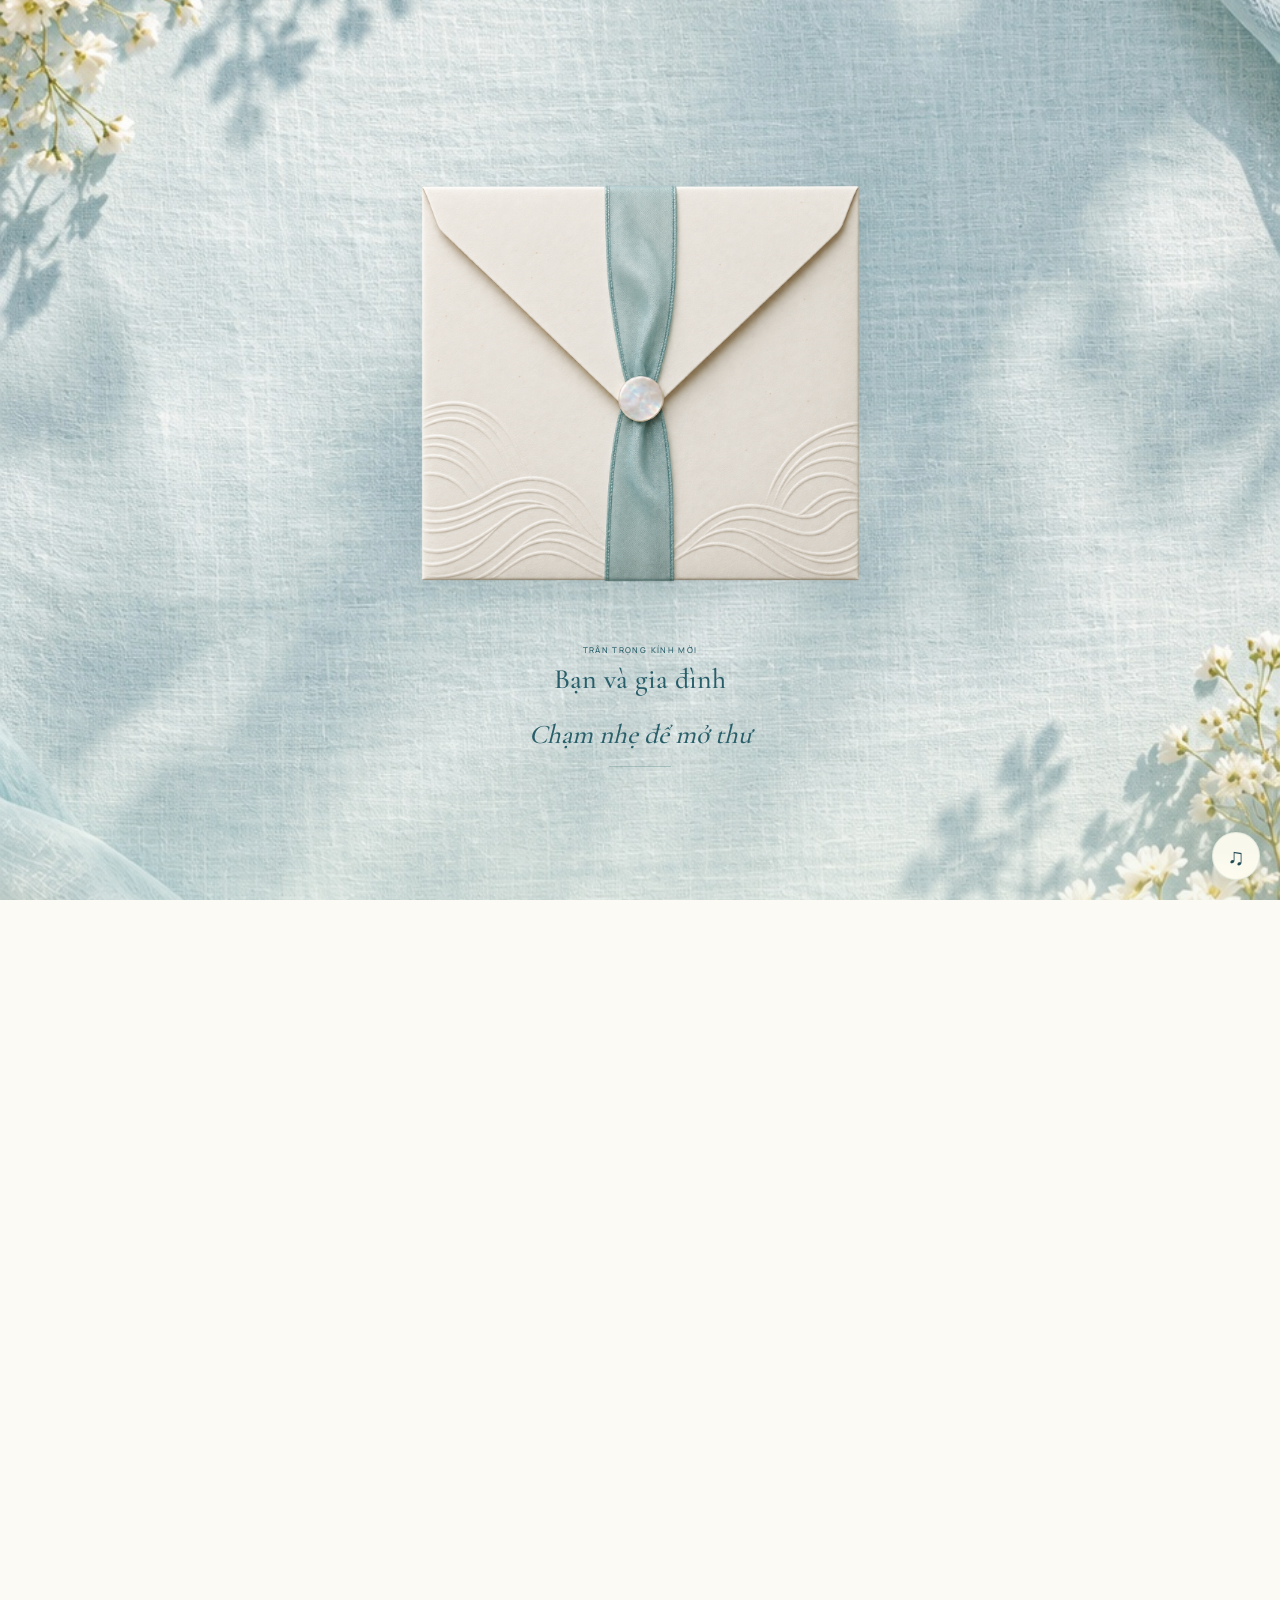
==== commit ab968ceb: "Separate desktop envelope and guest caption layout" ====
--- a/index.html
+++ b/index.html
@@ -285,6 +285,15 @@
 .gift-dialog-top{display:flex;align-items:center;justify-content:space-between;gap:12px;font-size:14px}.gift-dialog-top button{width:44px;height:44px;border:0;background:none;font-size:28px;color:inherit}
 #gift-large-image{display:block;width:100%;height:auto;margin-top:8px}#gift-save{display:block;text-align:center;padding:16px;font-size:13px}
 @media(max-width:600px){.gift-grid{grid-template-columns:1fr;gap:24px;max-width:340px}.gift-card{padding:24px 20px}.gift-section{padding:54px 24px}}
+
+/* Keep the closed desktop envelope and its caption in separate layout rows. */
+@media(min-width:761px){
+ .opening-screen:not(.is-reading){display:flex;flex-direction:column;justify-content:center;gap:12px;padding:24px;overflow-y:auto}
+ .opening-screen:not(.is-reading) .envelope-stage{position:relative;inset:auto;left:auto;width:min(500px,calc(100svh - 220px));height:min(500px,calc(100svh - 220px));min-width:180px;min-height:180px;flex:0 0 auto;transform:none}
+ .opening-screen:not(.is-reading) .envelope-art,.opening-screen:not(.is-reading) .envelope-flap,.opening-screen:not(.is-reading) .envelope-pearl{top:50%}
+ .opening-screen:not(.is-reading) .opening-invitee{position:relative;inset:auto;width:100%;max-width:500px;margin:0;flex:0 0 auto;line-height:1.25}
+ .opening-screen:not(.is-reading) .opening-action{position:relative;inset:auto;transform:none;flex:0 0 auto;margin:0;max-width:100%}
+}
 </style></head><body>
 <svg width="0" height="0" style="position:absolute;overflow:hidden" aria-hidden="true"><defs><clipPath id="portrait-heart" clipPathUnits="objectBoundingBox"><path d="M .5 .96 C .43 .90 .02 .65 .02 .30 C .02 .08 .15 .01 .29 .03 C .39 .04 .46 .11 .5 .18 C .54 .11 .61 .04 .71 .03 C .85 .01 .98 .08 .98 .30 C .98 .65 .57 .90 .5 .96 Z"/></clipPath></defs></svg>
 
